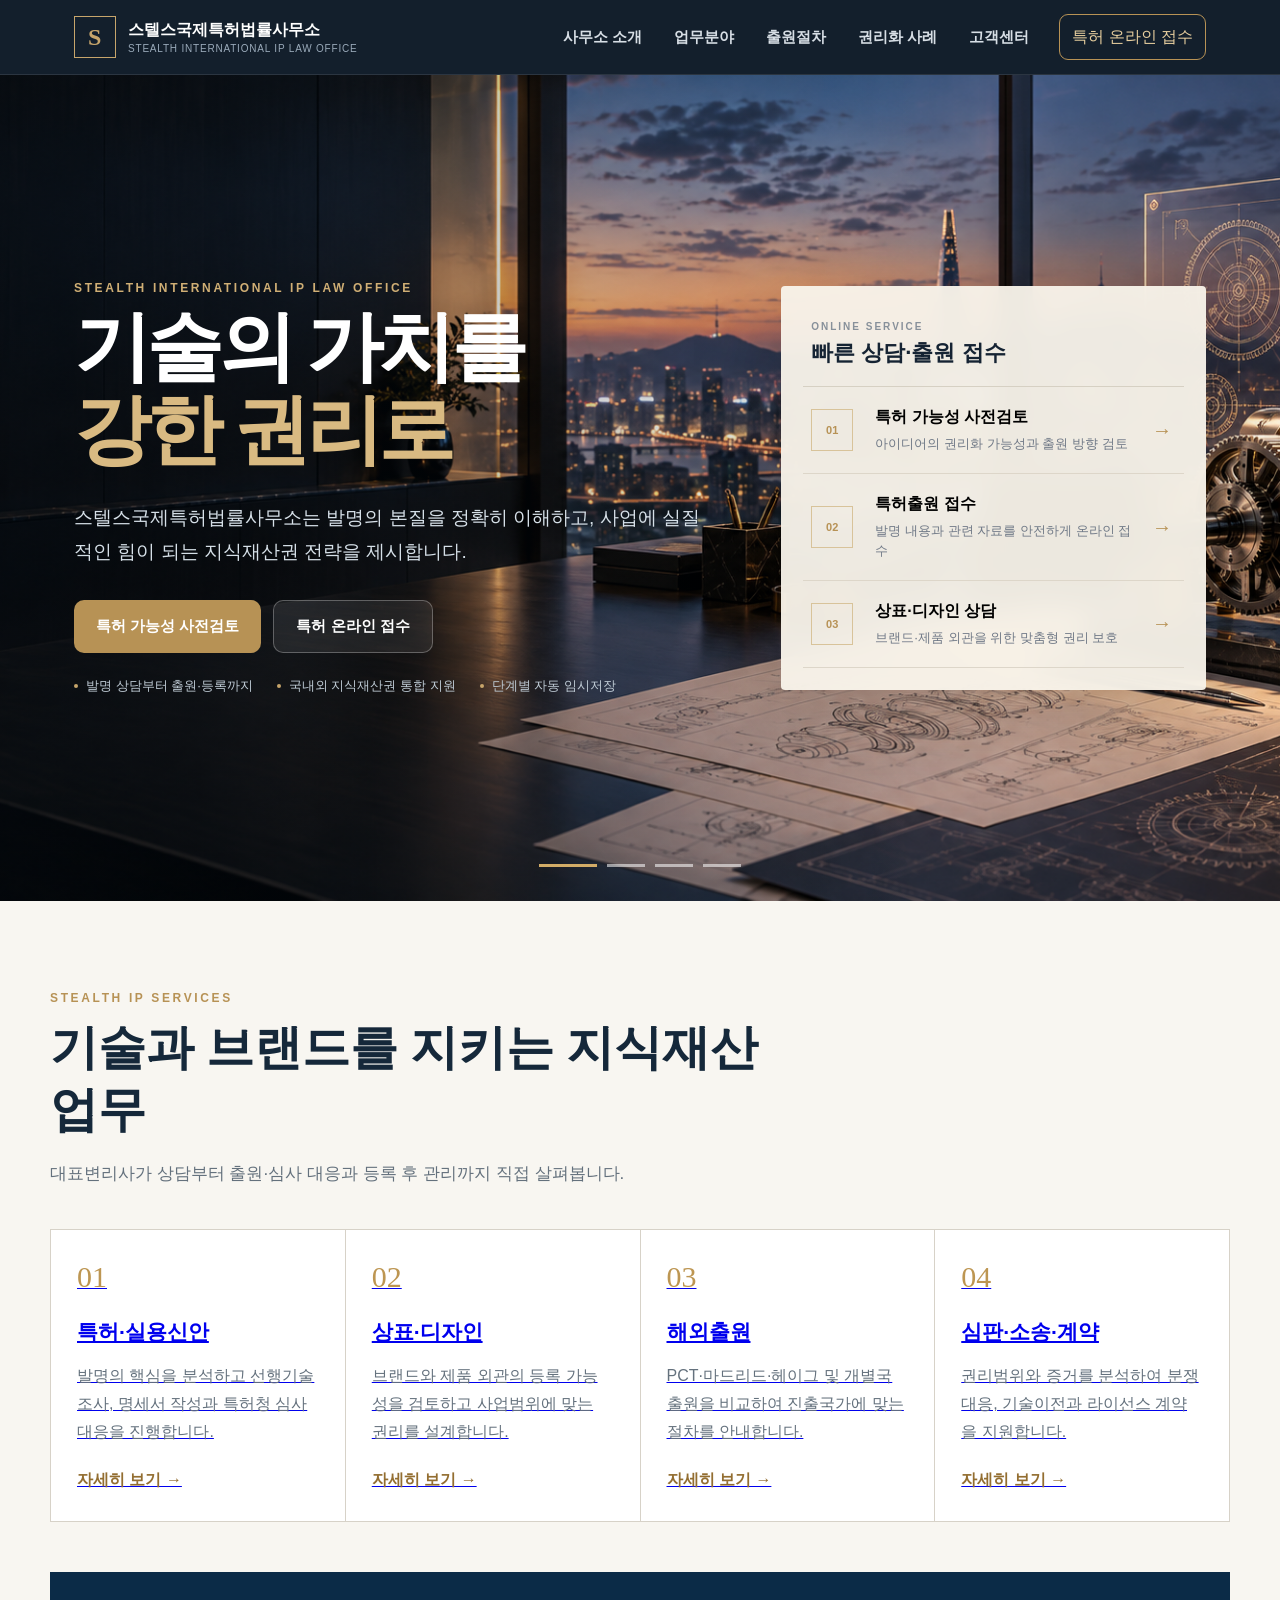
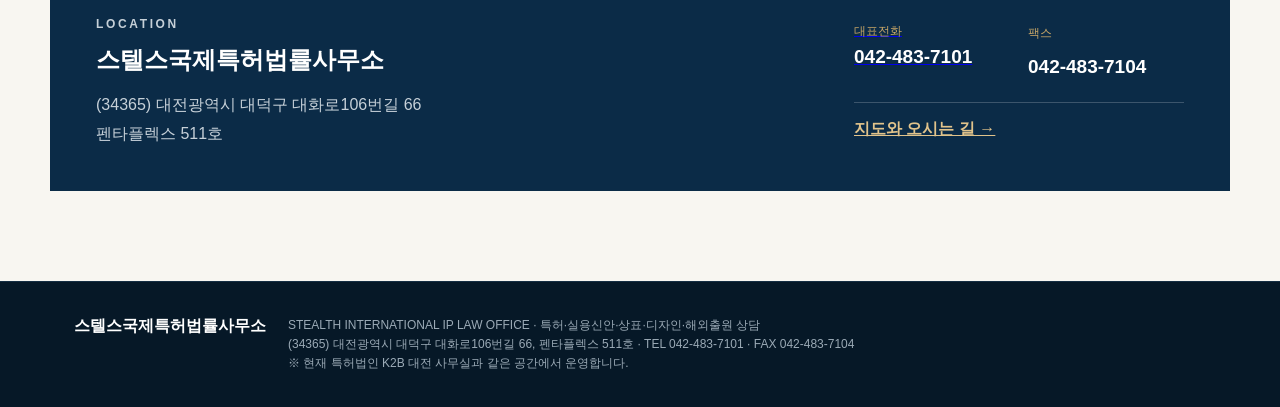
==== index.html @ 619f2c54 "접수화면 이전 입력값 완전 제거 및 새 배경 적용" ====
<!DOCTYPE html>
<html lang="ko">
<head>
  <meta charset="UTF-8" />
  <meta name="viewport" content="width=device-width, initial-scale=1.0" />
  <meta name="description" content="스텔스국제특허법률사무소 특허·실용신안·상표·디자인 상담 및 온라인 출원 접수" />
  <title>스텔스국제특허법률사무소</title>
  <link rel="stylesheet" href="style.css?v=21" />
  <link rel="stylesheet" href="homepage-enhancements.css?v=22" />
</head>
<body>
  <header class="site-header">
    <div class="header-inner">
      <a class="brand" href="#" data-go-home>
        <span class="brand-mark">S</span>
        <span>
          <strong>스텔스국제특허법률사무소</strong>
          <small>STEALTH INTERNATIONAL IP LAW OFFICE</small>
        </span>
      </a>

      <button class="mobile-menu-toggle" type="button" aria-label="전체 메뉴 열기" aria-expanded="false">☰</button>
      <nav class="main-nav" aria-label="주요 메뉴">
        <div class="menu-item"><button type="button" aria-expanded="false">사무소 소개</button><div class="curtain-menu"><button type="button" data-page="greeting">인사말</button><button type="button" data-page="vision">사무소 비전</button><button type="button" data-page="attorney">대표변리사 소개</button><button type="button" data-page="location">오시는 길</button></div></div>
        <div class="menu-item"><button type="button" aria-expanded="false">업무분야</button><div class="curtain-menu"><button type="button" data-page="patent">특허·실용신안 출원 및 등록</button><button type="button" data-page="trademark">상표 출원 및 등록</button><button type="button" data-page="design">디자인 출원 및 등록</button><button type="button" data-page="dispute">심판·소송·계약</button><button type="button" data-page="global">해외특허출원</button></div></div>
        <div class="menu-item"><button type="button" aria-expanded="false">출원절차</button><div class="curtain-menu"><button type="button" data-page="process">특허·실용신안 절차</button><button type="button" data-page="tm-process">상표 출원절차</button><button type="button" data-page="design-process">디자인 출원절차</button><button type="button" data-page="global-process">해외출원 절차</button><button type="button" data-page="priority">우선심사신청</button><button type="button" data-page="documents">필요·준비서류</button><button type="button" data-service="filing">특허 온라인 접수</button></div></div>
        <div class="menu-item"><button type="button" aria-expanded="false">권리화 사례</button><div class="curtain-menu"><button type="button" data-page="case-patent">특허·실용신안</button><button type="button" data-page="case-trademark">상표</button><button type="button" data-page="case-design">디자인</button><button type="button" data-page="case-trial">심판·분쟁</button></div></div>
        <div class="menu-item"><button type="button" aria-expanded="false">고객센터</button><div class="curtain-menu curtain-right"><button type="button" data-page="notice">공지사항</button><button type="button" data-page="resources">자료실</button><button type="button" data-start="consultation">온라인상담</button><button type="button" data-service="status">진행상황 조회</button></div></div>
        <button class="nav-cta" type="button" data-service="filing">특허 온라인 접수</button>
      </nav>
    </div>
  </header>

  <main>
    <section id="homeView" class="home-view">
      <section class="hero-slider" aria-label="스텔스국제특허법률사무소 주요 서비스">
        <article class="hero-slide slide-consulting active" aria-hidden="false"><div class="slide-inner two-column">
        <div class="hero-copy">
          <p class="eyebrow">STEALTH INTERNATIONAL IP LAW OFFICE</p>
          <h1>기술의 가치를<br><span>강한 권리로</span></h1>
          <p class="hero-text">
            스텔스국제특허법률사무소는 발명의 본질을 정확히 이해하고,
            사업에 실질적인 힘이 되는 지식재산권 전략을 제시합니다.
          </p>

          <div class="hero-actions">
            <button class="btn primary large" type="button" data-start="precheck">
              특허 가능성 사전검토
            </button>
            <button class="btn secondary large" type="button" data-start="filing">
              특허 온라인 접수
            </button>
          </div>

          <div class="trust-row">
            <span>발명 상담부터 출원·등록까지</span>
            <span>국내외 지식재산권 통합 지원</span>
            <span>단계별 자동 임시저장</span>
          </div>
        </div>

        <aside class="hero-panel">
          <div class="panel-head">
            <span class="mini-label">ONLINE SERVICE</span>
            <strong>빠른 상담·출원 접수</strong>
          </div>

          <button class="service-card" type="button" data-start="precheck">
            <span class="service-icon">01</span>
            <span>
              <strong>특허 가능성 사전검토</strong>
              <small>아이디어의 권리화 가능성과 출원 방향 검토</small>
            </span>
            <b>→</b>
          </button>

          <button class="service-card" type="button" data-start="filing">
            <span class="service-icon">02</span>
            <span>
              <strong>특허출원 접수</strong>
              <small>발명 내용과 관련 자료를 안전하게 온라인 접수</small>
            </span>
            <b>→</b>
          </button>

          <button class="service-card" type="button" data-page="trademark">
            <span class="service-icon">03</span>
            <span>
              <strong>상표·디자인 상담</strong>
              <small>브랜드·제품 외관을 위한 맞춤형 권리 보호</small>
            </span>
            <b>→</b>
          </button>
        </aside></div></article>
        <article class="hero-slide slide-global light-slide" aria-hidden="true"><div class="slide-inner"><div class="hero-copy"><p class="eyebrow">GLOBAL IP STRATEGY</p><h1>국내를 넘어<br><span>세계로 이어지는 권리</span></h1><p class="hero-text">PCT 국제특허출원과 해외 상표·디자인 출원을 통해 사업의 성장 지역에 맞춘 권리 확보를 지원합니다.</p><div class="hero-actions"><button class="btn primary large" type="button" data-page="global">해외출원 안내</button><button class="btn secondary large" type="button" data-page="patent">업무분야 보기</button></div></div></div></article>
        <article class="hero-slide slide-technology" aria-hidden="true"><div class="slide-inner"><div class="hero-copy"><p class="eyebrow">PATENT · UTILITY MODEL</p><h1>기술을 이해해야<br><span>권리가 강해집니다</span></h1><p class="hero-text">선행기술조사와 발명자 면담을 바탕으로 핵심 구성과 차별점을 찾아, 쉽게 우회하기 어려운 권리 범위를 설계합니다.</p><div class="hero-actions"><button class="btn primary large" type="button" data-start="filing">특허출원 접수</button><button class="btn secondary large" type="button" data-page="process">출원절차 안내</button></div></div></div></article>
        <article class="hero-slide slide-brand light-slide" aria-hidden="true"><div class="slide-inner"><div class="hero-copy"><p class="eyebrow">TRADEMARK · DESIGN</p><h1>브랜드와 디자인도<br><span>소중한 사업 자산입니다</span></h1><p class="hero-text">상호·서비스명·제품 외관의 보호 가능성을 검토하고, 분쟁 위험을 줄이는 출원 전략을 함께 준비합니다.</p><div class="hero-actions"><button class="btn primary large" type="button" data-page="trademark">상표·디자인 안내</button><button class="btn secondary large" type="button" data-page="case-trademark">권리화 사례 보기</button></div></div></div></article>
        <div class="slider-controls" aria-label="메인 화면 선택"><button type="button" class="slide-dot active" data-slide="0" aria-label="첫 번째 화면"></button><button type="button" class="slide-dot" data-slide="1" aria-label="두 번째 화면"></button><button type="button" class="slide-dot" data-slide="2" aria-label="세 번째 화면"></button><button type="button" class="slide-dot" data-slide="3" aria-label="네 번째 화면"></button></div>
      </section>

      <section class="home-summary" aria-label="사무소 주요 업무와 위치">
        <div class="home-summary-head"><p class="eyebrow">STEALTH IP SERVICES</p><h2>기술과 브랜드를 지키는 지식재산 업무</h2><p>대표변리사가 상담부터 출원·심사 대응과 등록 후 관리까지 직접 살펴봅니다.</p></div>
        <div class="home-summary-grid"><a href="detail.html?page=patent"><b>01</b><h3>특허·실용신안</h3><p>발명의 핵심을 분석하고 선행기술조사, 명세서 작성과 특허청 심사 대응을 진행합니다.</p><span>자세히 보기 →</span></a><a href="detail.html?page=trademark"><b>02</b><h3>상표·디자인</h3><p>브랜드와 제품 외관의 등록 가능성을 검토하고 사업범위에 맞는 권리를 설계합니다.</p><span>자세히 보기 →</span></a><a href="detail.html?page=global"><b>03</b><h3>해외출원</h3><p>PCT·마드리드·헤이그 및 개별국 출원을 비교하여 진출국가에 맞는 절차를 안내합니다.</p><span>자세히 보기 →</span></a><a href="detail.html?page=dispute"><b>04</b><h3>심판·소송·계약</h3><p>권리범위와 증거를 분석하여 분쟁 대응, 기술이전과 라이선스 계약을 지원합니다.</p><span>자세히 보기 →</span></a></div>
        <div class="home-location"><div><p class="eyebrow">LOCATION</p><h2>스텔스국제특허법률사무소</h2><p>(34365) 대전광역시 대덕구 대화로106번길 66<br>펜타플렉스 511호</p></div><div class="home-contact"><a href="tel:0424837101"><small>대표전화</small><strong>042-483-7101</strong></a><p><small>팩스</small><strong>042-483-7104</strong></p><a href="detail.html?page=location">지도와 오시는 길 →</a></div></div>
      </section>

      <section id="about" class="about-section">
        <div class="about-lead">
          <p class="eyebrow">ABOUT STEALTH</p>
          <h2>보이지 않는 기술의 가치까지<br>찾아내는 IP 파트너</h2>
        </div>
        <div class="about-copy">
          <p>좋은 특허는 단순한 등록을 넘어 경쟁사가 쉽게 우회할 수 없는 권리여야 합니다. 스텔스국제특허법률사무소는 기술의 핵심과 사업 방향을 함께 살펴 고객에게 필요한 권리 범위를 설계합니다.</p>
          <p>아이디어 단계의 상담부터 선행기술조사, 명세서 작성, 심사 대응, 등록 이후의 권리 관리까지 일관된 관점으로 지원합니다.</p>
        </div>
      </section>

      <section id="greeting" class="greeting-section">
        <div><p class="eyebrow">GREETING</p><h2>기술을 아는 변리사가<br>처음부터 끝까지 함께합니다</h2></div>
        <div class="greeting-copy"><p>스텔스국제특허법률사무소를 찾아주셔서 감사합니다.</p><p>지식재산권은 기술의 내용을 정확하게 파악하는 것에서 시작합니다. 대표변리사가 발명자와 직접 상담하고, 선행기술 검토부터 명세서 작성, 특허청 심사 대응과 등록 이후 관리까지 책임 있게 수행하겠습니다.</p><p>고객의 설명 속에 숨어 있는 기술적 차별점을 찾아내고, 사업에서 실제로 활용할 수 있는 권리로 만드는 든든한 동반자가 되겠습니다.</p><p class="signature">스텔스국제특허법률사무소<br><strong>대표변리사 변창규</strong></p></div>
      </section>

      <section id="attorney" class="attorney-section">
        <div class="attorney-visual"><span>BCG</span><small>대표변리사 사진 영역</small></div>
        <div class="attorney-content"><p class="eyebrow">REPRESENTATIVE PATENT ATTORNEY</p><h2>변창규 <small>대표변리사</small></h2><p class="attorney-lead">소프트웨어·정보통신 분야의 산업 현장 경험과 특허청 심사관 경험을 바탕으로 기술의 본질을 이해하는 권리화 전략을 제안합니다.</p>
          <div class="career-columns"><div><h3>학력·산업경력</h3><ul><li>대전고등학교 제60회 졸업</li><li>고려대학교</li><li>한양대학교 정보기술 석사과정</li><li>카르나타카 지방공과대학 공학박사(소프트웨어공학)</li><li>삼성컴퓨터 프로그래머</li><li>LG전자 안양연구단지 선임연구원</li><li>LG 인도 소프트웨어센터 기술실장(Principal Engineer)</li></ul></div><div><h3>전문자격·공직경력</h3><ul><li>정보처리기술사(전자계산기조직응용)</li><li>특허청 심사4국 영상기기담당관실 심사관</li><li>특허청 정보자료국 정보관리담당관실 심사관</li><li>특허청 심사4국 통신심사담당관실 심사관</li><li>前 특허법인 K2B 대표변리사</li><li>現 스텔스국제특허법률사무소 대표변리사</li><li>기술신용보증기금 진단위원</li><li>특허청장상 수상</li></ul></div></div>
        </div>
      </section>

      <section id="practice" class="practice-section">
        <div class="section-heading-light">
          <p class="eyebrow">PRACTICE AREAS</p>
          <h2>업무분야</h2>
          <p>기술과 브랜드의 특성에 맞춘 권리화 전략을 제공합니다.</p>
        </div>
        <div class="practice-grid">
          <article id="patent-practice"><b>01</b><h3>특허·실용신안</h3><p>상담을 통해 발명의 기술 내용과 희망 권리범위를 확인하고, 선행기술조사를 거쳐 출원 전략을 수립합니다. 담당 변리사가 명세서 작성과 의견서·보정서 대응까지 직접 수행합니다.</p><button type="button" data-start="filing">온라인 접수 →</button></article>
          <article id="trademark-practice"><b>02</b><h3>상표</h3><p>지정상품과 서비스의 범위를 분석하고 선행상표를 검토하여 등록 가능성을 높입니다. 출원부터 중간사건 대응, 갱신과 권리 관리까지 지원합니다.</p><button type="button" data-start="brand">상담 신청 →</button></article>
          <article id="design-practice"><b>03</b><h3>디자인</h3><p>제품 전체 또는 특징적인 일부의 외관을 검토하고, 도면 준비와 유사디자인 조사를 통해 효과적인 디자인권 확보 방안을 제시합니다.</p><button type="button" data-start="brand">상담 신청 →</button></article>
          <article id="dispute-practice"><b>04</b><h3>심판·소송·계약</h3><p>거절결정불복, 무효·권리범위확인 심판과 침해 분쟁에 대응합니다. 기술이전, 공동개발과 라이선스 계약도 권리 관점에서 검토합니다.</p><button type="button" data-start="precheck">사전 상담 →</button></article>
          <article id="global-practice"><b>05</b><h3>해외출원</h3><p>PCT 국제특허출원과 개별국 출원, 마드리드 국제상표 및 헤이그 국제디자인 출원 등 해외 권리 확보 절차를 안내합니다.</p><button type="button" data-start="precheck">해외출원 상담 →</button></article>
        </div>
      </section>

      <section id="patent-process" class="process-section">
        <div class="section-title">
          <p class="eyebrow">PROCESS</p>
          <h2>명확하고 투명한 출원 절차</h2>
        </div>

        <div class="process-grid">
          <article>
            <span>01</span>
            <h3>온라인 접수</h3>
            <p>온라인으로 발명의 핵심 내용과 관련 자료를 접수합니다.</p>
          </article>
          <article>
            <span>02</span>
            <h3>변리사 검토</h3>
            <p>담당자가 기술 내용과 원하는 권리 범위를 함께 확인합니다.</p>
          </article>
          <article>
            <span>03</span>
            <h3>선행기술 조사</h3>
            <p>등록 가능성과 차별점을 검토해 최적의 출원 방향을 제안합니다.</p>
          </article>
          <article>
            <span>04</span>
            <h3>출원 진행</h3>
            <p>명세서 작성과 협의를 거쳐 특허청 출원 및 심사 대응을 진행합니다.</p>
          </article>
        </div>
        <div class="process-guide-grid"><article id="priority-process"><span>PRIORITY</span><h3>우선심사신청</h3><p>실시 중이거나 실시 준비 중인 발명, 벤처기업·기술혁신형 기업의 출원 등 법령상 요건을 확인하여 우선심사 가능 여부와 필요한 증빙자료를 안내합니다.</p></article><article id="document-process"><span>DOCUMENTS</span><h3>필요·준비서류</h3><p>발명의 목적과 구성, 기존 기술의 문제점, 작동 과정, 효과를 정리한 설명과 도면·사진·시험자료를 준비하면 더욱 정확한 검토가 가능합니다.</p></article><article><span>EXAMINATION</span><h3>심사 대응·등록관리</h3><p>거절이유통지에 대한 의견서와 보정서를 협의하여 제출하고, 등록결정 이후 등록료 납부와 연차료 관리 일정을 안내합니다.</p></article></div>
      </section>

      <section id="cases" class="case-section">
        <div class="case-heading"><p class="eyebrow">IP CASES</p><h2>권리화 사례</h2><p>기술과 브랜드의 특징을 분석하여 실제 사업에 도움이 되는 권리범위를 확보한 주요 업무사례를 소개합니다.</p></div>
        <div class="case-grid"><article><span>PATENT</span><h3>특허·실용신안</h3><p>기술 분야별 권리화 사례를 소개하는 영역입니다.</p></article><article><span>TRADEMARK</span><h3>상표</h3><p>브랜드 보호와 상표 권리화 사례를 소개하는 영역입니다.</p></article><article><span>DESIGN</span><h3>디자인</h3><p>제품 외관과 디자인 권리화 사례를 소개하는 영역입니다.</p></article><article><span>TRIAL</span><h3>심판·분쟁</h3><p>분쟁 대응과 심판 업무사례를 소개하는 영역입니다.</p></article></div>
        <p class="case-note">※ 실제 사건명·등록번호·결과는 공개 가능 여부를 확인한 뒤 게시해 주세요.</p>
      </section>

      <section class="notice-section">
        <div>
          <p class="eyebrow">CONFIDENTIALITY</p>
          <h2>당신의 아이디어에서<br>권리의 가능성을 찾겠습니다</h2>
        </div>
        <p>
          아직 정리되지 않은 아이디어라도 괜찮습니다. 온라인 문진에 따라 핵심 내용을 작성하면
          출원 검토에 필요한 사항을 체계적으로 확인할 수 있습니다.
          <button class="btn primary" type="button" data-start="precheck">지금 상담 시작</button>
        </p>
      </section>

      <section id="contact" class="customer-section"><div><p class="eyebrow">CUSTOMER CENTER</p><h2>고객센터</h2><p>궁금한 사항과 출원 준비자료를 온라인으로 남겨주세요.</p></div><div class="customer-actions"><button type="button" data-start="consultation"><b>온라인상담</b><span>특허·상표·디자인·해외출원·분쟁 등에 관한 상담을 신청합니다.</span></button><button type="button" data-service="filing"><b>온라인접수</b><span>발명 내용과 첨부자료를 단계별로 접수합니다.</span></button><button type="button" data-service="status"><b>진행상황 조회</b><span>접수번호 조회 기능을 연결할 예정입니다.</span></button></div></section>
    </section>

    <section id="wizardView" class="wizard-view hidden">
      <div class="wizard-shell">
        <aside class="wizard-sidebar">
          <button class="back-home" type="button" data-go-home>← 처음으로</button>
          <p class="eyebrow">ONLINE INTAKE</p>
          <h2 id="wizardTitle">특허 가능성 사전검토</h2>
          <p id="wizardSubtitle">핵심 정보만 순서대로 입력해주세요.</p>

          <div class="sidebar-note">
            <strong>작성 팁</strong>
            <p>완벽한 특허 문장으로 쓰지 않아도 됩니다. 평소 설명하듯 적어주시면 됩니다.</p>
          </div>
        </aside>

        <div class="wizard-main">
          <div class="wizard-top">
            <div>
              <span id="stepLabel">STEP 01 / 11</span>
              <strong id="stepTitleTop">신청자 정보</strong>
            </div>
            <span id="saveState">임시저장됨</span>
          </div>

          <div class="progress-track">
            <div id="progressBar"></div>
          </div>

          <form id="intakeForm" autocomplete="off" novalidate>
            <section class="step active" data-step="0">
              <p class="sheet-label">STEP 01</p>
              <h3>신청자 정보</h3>
              <p class="step-desc">검토 결과를 안내받을 기본 정보를 입력해주세요.</p>

              <div class="field-grid two">
                <label class="field">
                  <span>성함 / 담당자명 *</span>
                  <input name="name" type="text" placeholder="예: 김발명" required />
                </label>
                <label class="field">
                  <span>회사명 · 소속</span>
                  <input name="company" type="text" placeholder="예: 주식회사 미래기술" />
                </label>
              </div>

              <label id="consultationCategoryField" class="field hidden">
                <span>상담 분야 *</span>
                <select id="consultationCategory" name="consultationCategory">
                  <option value="">상담 분야를 선택해 주세요</option>
                  <option value="특허·실용신안">특허·실용신안</option>
                  <option value="상표">상표</option>
                  <option value="디자인">디자인</option>
                  <option value="해외출원">해외출원</option>
                  <option value="심판·분쟁·계약">심판·분쟁·계약</option>
                  <option value="기타">기타 문의</option>
                </select>
              </label>

              <div class="field-grid two contact-row">
                <label class="field phone-field">
                  <span>연락처 *</span>
                  <div class="phone-input-group">
                    <input id="phoneFirst" class="phone-first" type="text" inputmode="numeric" maxlength="4" value="010" placeholder="010" aria-label="연락처 첫 번째 번호" required />
                    <span class="phone-dash">-</span>
                    <input id="phoneMiddle" type="text" inputmode="numeric" maxlength="4" placeholder="1234" aria-label="연락처 가운데 번호" required />
                    <span class="phone-dash">-</span>
                    <input id="phoneLast" type="text" inputmode="numeric" maxlength="4" placeholder="5678" aria-label="연락처 마지막 번호" required />
                  </div>
                  <small class="field-help">휴대전화뿐 아니라 02, 031, 042 등 사무실 전화번호도 입력할 수 있습니다.</small>
                  <input id="phoneValue" name="phone" type="hidden" />
                </label>
                <label class="field email-field">
                  <span>이메일 *</span>
                  <div class="email-input-group">
                    <input id="emailLocal" type="text" autocomplete="email" placeholder="아이디" aria-label="이메일 아이디" required />
                    <span class="email-at">@</span>
                    <select id="emailDomain" aria-label="이메일 도메인">
                      <option value="naver.com">naver.com</option>
                      <option value="gmail.com">gmail.com</option>
                      <option value="daum.net">daum.net</option>
                      <option value="hanmail.net">hanmail.net</option>
                      <option value="kakao.com">kakao.com</option>
                      <option value="nate.com">nate.com</option>
                      <option value="direct">직접입력</option>
                    </select>
                    <input id="emailDomainDirect" class="hidden" type="text" placeholder="직접입력" aria-label="이메일 도메인 직접입력" />
                  </div>
                  <input id="emailValue" name="email" type="hidden" />
                </label>
              </div>
            </section>

            <section class="step" data-step="1">
              <p class="sheet-label">STEP 02</p>
              <h3>발명의 명칭</h3>
              <p class="step-desc">한 문장으로 부를 수 있는 이름이면 충분합니다.</p>
              <label class="field">
                <span>발명의 명칭 *</span>
                <input name="inventionTitle" type="text" placeholder="예: 매장 혼잡도를 자동 예측하는 고객 대기 안내 시스템" required />
              </label>
            </section>

            <section class="step" data-step="2">
              <p class="sheet-label">STEP 03</p>
              <h3>기술 분야</h3>
              <p class="step-desc">어떤 제품·서비스·기술에 관한 발명인지 알려주세요.</p>
              <label class="field">
                <span>기술 분야 *</span>
                <textarea name="technicalField" rows="6" placeholder="예: 음식점 주문·대기 관리, 매장 운영 자동화, AI 예측 시스템..." required></textarea>
              </label>
            </section>

            <section class="step" data-step="3">
              <p class="sheet-label">STEP 04</p>
              <h3>기존 방식과 불편함</h3>
              <p class="step-desc">기존에는 어떻게 처리했고, 무엇이 문제였나요?</p>
              <label class="field">
                <span>기존 방식의 문제점 *</span>
                <textarea name="existingProblem" rows="7" placeholder="예: 매장별로 수기로 대기 인원을 관리해 정확도가 낮고..." required></textarea>
              </label>
            </section>

            <section class="step" data-step="4">
              <p class="sheet-label">STEP 05</p>
              <h3>해결하고 싶은 과제</h3>
              <p class="step-desc">이 발명으로 정확히 무엇을 해결하려고 하나요?</p>
              <label class="field">
                <span>해결 과제 *</span>
                <textarea name="objective" rows="7" placeholder="예: 별도 수기 입력 없이 실시간으로 혼잡도를 계산하고..." required></textarea>
              </label>
            </section>

            <section class="step" data-step="5">
              <p class="sheet-label">STEP 06</p>
              <h3>핵심 구성 · 구현 방법</h3>
              <p class="step-desc">실제로 어떤 구성요소가 있고 어떻게 동작하는지 설명해주세요.</p>
              <label class="field">
                <span>구성 및 구현 방법 *</span>
                <textarea name="implementation" rows="8" placeholder="예: (1) 주문정보 수집부, (2) 시간대별 예측부, (3) 고객 안내부가 연결되어..." required></textarea>
              </label>
            </section>

            <section class="step" data-step="6">
              <p class="sheet-label">STEP 07 · 선택</p>
              <h3>도면 · 그림 설명</h3>
              <p class="step-desc">
                발명의 구조를 이해하는 데 도움이 되는 도면, 손그림, 화면 캡처, 제품·시제품 사진 또는 PDF 자료를 첨부할 수 있습니다.
              </p>
              <label class="field">
                <span>도면 설명</span>
                <textarea name="drawingDescription" rows="5" placeholder="예: 왼쪽은 주문 수집 화면, 오른쪽은 혼잡도 안내 화면..."></textarea>
              </label>
              <div class="upload-placeholder">
                <span>＋</span>
                <strong>도면 · 이미지 · PDF 첨부</strong>
                <small class="upload-main-help">첨부 가능: JPG · JPEG · PNG 이미지, PDF 문서 / 최대 3개 / 파일당 5MB 이하 권장</small>
                <div class="upload-help-box">
                  <p><b>첨부하면 좋은 자료</b> — 특허 도면, 손으로 그린 스케치, 제품·시제품 사진, 앱·웹 화면 캡처, 작동 설명 PDF 등</p>
                  <p><b>첨부하지 않는 파일</b> — 한글(HWP), Word, Excel, PowerPoint, CAD·3D 원본, ZIP 등 압축파일 및 파일당 5MB를 초과하는 자료</p>
                  <p class="upload-email-notice">용량을 초과하거나 위 형식 외의 자료는 <b><span id="supportEmailText">회사 상담 이메일 주소</span>로 별도 전송</b>해 주세요. 이메일 제목에는 신청자명과 발명의 명칭을 함께 적어주세요.</p>
                </div>
                <input id="fileInput" name="attachments" type="file" multiple accept=".png,.jpg,.jpeg,.pdf" />
                <button id="fileButton" class="btn soft" type="button">파일 선택</button>
                <div id="fileList"></div>
              </div>
            </section>

            <section class="step" data-step="7">
              <p class="sheet-label">STEP 08 · 선택</p>
              <h3>실험 결과 · 수치</h3>
              <p class="step-desc">테스트했거나 계산해 본 성능·효율 수치가 있다면 적어주세요.</p>
              <label class="field">
                <span>실험·성능 데이터</span>
                <textarea name="results" rows="7" placeholder="예: 평균 대기시간 예측오차가 기존 방식 대비 약 30% 감소..."></textarea>
              </label>
            </section>

            <section class="step" data-step="8">
              <p class="sheet-label">STEP 09</p>
              <h3>발명의 효과</h3>
              <p class="step-desc">이 발명 덕분에 무엇이 더 좋아지나요?</p>
              <label class="field">
                <span>기대 효과 *</span>
                <textarea name="effects" rows="7" placeholder="예: 고객 대기시간 감소, 매장 회전율 개선, 관리자 업무 감소..." required></textarea>
              </label>
            </section>

            <section class="step" data-step="9">
              <p class="sheet-label important">STEP 10 · 가장 중요</p>
              <h3>기존 기술과 가장 다른 점</h3>
              <p class="step-desc">특허 검토에서 매우 중요한 부분입니다. 차별점을 가능한 구체적으로 적어주세요.</p>
              <label class="field">
                <span>핵심 차별점 *</span>
                <textarea name="differentiation" rows="8" placeholder="예: 단순 대기번호 발급이 아니라, 주문량·시간대·조리시간을 함께 분석해..." required></textarea>
              </label>
            </section>

            <section class="step" data-step="10">
              <p class="sheet-label">STEP 11</p>
              <h3>공개 여부 · 제출 동의</h3>
              <p class="step-desc">발표·전시·판매·SNS 등으로 이미 공개한 적이 있는지 알려주세요.</p>

              <fieldset class="choice-field">
                <legend>공개한 적이 있습니까? *</legend>
                <label><input type="radio" name="disclosed" value="없음" required /> <span>없음</span></label>
                <label><input type="radio" name="disclosed" value="있음" required /> <span>있음</span></label>
              </fieldset>

              <label class="field">
                <span>공개 내용 또는 참고사항</span>
                <textarea name="disclosureNote" rows="4" placeholder="예: 2026년 8월 전시회에서 시제품을 공개함"></textarea>
              </label>

              <div class="consent-box">
                <label>
                  <input type="checkbox" name="privacyConsent" required />
                  <span>개인정보 수집·이용 및 상담업무 처리를 위한 자료 이용에 동의합니다. *</span>
                </label>
                <label>
                  <input type="checkbox" name="truthConsent" required />
                  <span>입력한 내용이 상담을 위한 기초자료로 활용됨을 확인합니다. *</span>
                </label>
              </div>
            </section>

            <section class="step review-step" data-step="11">
              <p class="sheet-label">REVIEW</p>
              <h3>접수내용 확인</h3>
              <p class="step-desc">제출 전에 작성한 내용을 확인해주세요.</p>
              <div id="reviewContent" class="review-content"></div>
            </section>

            <div class="wizard-actions">
              <button id="prevBtn" class="btn text" type="button">← 이전</button>
              <div class="action-right">
                <button id="saveBtn" class="btn soft" type="button">임시저장</button>
                <button id="nextBtn" class="btn primary" type="button">다음 →</button>
                <button id="submitBtn" class="btn primary hidden" type="submit">접수하기</button>
              </div>
            </div>
          </form>
        </div>
      </div>
    </section>

    <section id="successView" class="success-view hidden">
      <div class="success-card">
        <span class="success-icon">✓</span>
        <p class="eyebrow">SUBMISSION COMPLETE</p>
        <h2>접수가 완료되었습니다.</h2>
        <p>아래 접수번호를 보관해주세요. 실제 운영 버전에서는 이 번호로 진행상황을 조회하도록 연결할 수 있습니다.</p>
        <div class="receipt-no" id="receiptNo">IP-00000000</div>
        <button class="btn primary" type="button" data-go-home>처음 화면으로</button>
      </div>
    </section>
  </main>

  <footer class="site-footer">
    <div>
      <strong>스텔스국제특허법률사무소</strong>
      <span>STEALTH INTERNATIONAL IP LAW OFFICE · 특허·실용신안·상표·디자인·해외출원 상담<br>(34365) 대전광역시 대덕구 대화로106번길 66, 펜타플렉스 511호 · TEL 042-483-7101 · FAX 042-483-7104<br>※ 현재 특허법인 K2B 대전 사무실과 같은 공간에서 운영합니다.</span>
    </div>
  </footer>

  <script src="script.js?v=20"></script>
</body>
</html>
---- style.css ----
:root {
  --navy: #0d2f4f;
  --navy-deep: #08243d;
  --ivory: #f7f2e7;
  --paper: #fffdf8;
  --gold: #b79255;
  --gold-soft: #d8c39a;
  --ink: #152333;
  --muted: #6b7785;
  --line: #d9d4c9;
  --white: #ffffff;
  --danger: #a94534;
  --shadow: 0 24px 70px rgba(4, 22, 39, .16);
}

/* ===== V14 OFFICE CONTENT ===== */
.greeting-section{padding:105px max(24px,calc((100vw - 1180px)/2));display:grid;grid-template-columns:.85fr 1.15fr;gap:90px;background:#f3efe6}.greeting-section h2{margin:0;font:600 42px/1.45 "Noto Serif KR",Georgia,serif;letter-spacing:-.045em}.greeting-copy{padding-left:48px;border-left:1px solid #d4c8b2}.greeting-copy p{margin:0 0 18px;color:#53606d;font-size:16px;line-height:1.9}.greeting-copy .signature{margin-top:34px;color:#233444;text-align:right}.greeting-copy .signature strong{font-size:19px;color:#0d2f4f}
.attorney-section{max-width:1180px;margin:auto;padding:110px 24px;display:grid;grid-template-columns:320px 1fr;gap:70px}.attorney-visual{min-height:520px;display:flex;flex-direction:column;align-items:center;justify-content:center;background:linear-gradient(145deg,#08243d,#124b73);color:#d5b77e}.attorney-visual span{font:500 70px/1 Georgia,serif;letter-spacing:.08em}.attorney-visual small{margin-top:24px;color:#aebdcc}.attorney-content h2{margin:0;font:600 44px/1.2 "Noto Serif KR",Georgia,serif}.attorney-content h2 small{font:500 17px/1.2 "Pretendard",sans-serif;color:#8a6b38}.attorney-lead{max-width:760px;margin:20px 0 34px;color:#61707d;line-height:1.8}.career-columns{display:grid;grid-template-columns:1fr 1fr;gap:36px}.career-columns h3{padding-bottom:12px;border-bottom:2px solid #b79255;font-size:17px}.career-columns ul{margin:0;padding:0;list-style:none}.career-columns li{position:relative;padding:7px 0 7px 15px;color:#52606c;line-height:1.55}.career-columns li:before{content:"";position:absolute;left:0;top:1.05em;width:4px;height:4px;background:#b79255}
.practice-grid{grid-template-columns:repeat(5,1fr)}.practice-grid article{min-height:390px}.practice-grid p{font-size:14px}.process-guide-grid{margin-top:42px;display:grid;grid-template-columns:repeat(3,1fr);gap:18px}.process-guide-grid article{padding:28px;border:1px solid #d9d4c9;background:#fff}.process-guide-grid span{font-size:11px;font-weight:900;letter-spacing:.15em;color:#b79255}.process-guide-grid h3{margin:28px 0 12px}.process-guide-grid p{margin:0;color:#687480;line-height:1.75;font-size:14px}section[id],article[id]{scroll-margin-top:100px}
@media(max-width:1000px){.practice-grid{grid-template-columns:1fr 1fr}.greeting-section{gap:45px}.attorney-section{grid-template-columns:250px 1fr;gap:40px}.career-columns{grid-template-columns:1fr}.process-guide-grid{grid-template-columns:1fr}}
@media(max-width:700px){.greeting-section{grid-template-columns:1fr;padding:70px 20px;gap:30px}.greeting-section h2{font-size:32px}.greeting-copy{padding:26px 0 0;border-left:0;border-top:1px solid #d4c8b2}.attorney-section{grid-template-columns:1fr;padding:70px 20px}.attorney-visual{min-height:260px}.attorney-content h2{font-size:36px}.career-columns{gap:22px}.practice-grid{grid-template-columns:1fr}}

* { box-sizing: border-box; }
html { scroll-behavior: smooth; }
body {
  margin: 0;
  font-family: "Pretendard", "Noto Sans KR", "Apple SD Gothic Neo", Arial, sans-serif;
  color: var(--ink);
  background: var(--paper);
}
button, input, textarea { font: inherit; }
button { cursor: pointer; }
.hidden { display: none !important; }

.site-header {
  position: sticky;
  top: 0;
  z-index: 50;
  background: rgba(255,255,255,.94);
  backdrop-filter: blur(12px);
  border-bottom: 1px solid #ece9e1;
}
.header-inner {
  max-width: 1180px;
  margin: 0 auto;
  padding: 14px 24px;
  display: flex;
  align-items: center;
  justify-content: space-between;
  gap: 24px;
}
.brand {
  display: flex;
  align-items: center;
  gap: 12px;
  text-decoration: none;
  color: var(--ink);
}
.brand-mark {
  width: 42px;
  height: 42px;
  display: grid;
  place-items: center;
  border-radius: 12px;
  color: #fff;
  background: var(--navy);
  font-weight: 900;
  letter-spacing: .02em;
}
.brand strong { display: block; font-size: 16px; }
.brand small { display: block; color: var(--muted); margin-top: 2px; font-size: 10px; letter-spacing: .08em; }
.main-nav { display: flex; gap: 8px; }
.main-nav button {
  border: 0;
  background: transparent;
  color: #465260;
  padding: 10px 12px;
  border-radius: 9px;
}
.main-nav button:hover { background: #f2f3f4; color: var(--navy); }

.hero {
  min-height: 680px;
  background:
    linear-gradient(90deg, rgba(8,36,61,.98) 0 56%, rgba(13,47,79,.91)),
    radial-gradient(circle at 80% 20%, rgba(183,146,85,.28), transparent 30%);
  color: #fff;
  display: grid;
  grid-template-columns: 1.1fr .9fr;
  gap: 70px;
  align-items: center;
  padding: 80px max(24px, calc((100vw - 1180px)/2));
}
.eyebrow {
  margin: 0 0 12px;
  font-size: 12px;
  font-weight: 800;
  letter-spacing: .22em;
  color: var(--gold);
}
.hero h1 {
  margin: 0;
  font-size: clamp(44px, 5.6vw, 76px);
  line-height: 1.08;
  letter-spacing: -.045em;
}
.hero h1 span { color: #f2dfb7; }
.hero-text {
  max-width: 690px;
  margin: 28px 0 30px;
  color: #d6e0e8;
  font-size: 18px;
  line-height: 1.8;
}
.hero-actions { display: flex; flex-wrap: wrap; gap: 12px; }
.btn {
  border: 0;
  border-radius: 10px;
  padding: 13px 20px;
  font-weight: 800;
  transition: .18s ease;
}
.btn:hover { transform: translateY(-1px); }
.btn.large { padding: 16px 22px; font-size: 15px; }
.btn.primary { background: var(--gold); color: #fff; }
.btn.primary:hover { background: #9f7b42; }
.btn.secondary { background: rgba(255,255,255,.08); border: 1px solid rgba(255,255,255,.28); color: #fff; }
.btn.secondary:hover { background: rgba(255,255,255,.14); }
.btn.soft { background: #eef1f3; color: #263747; }
.btn.text { background: transparent; color: #5f6e7c; padding-left: 0; }
.trust-row {
  margin-top: 24px;
  display: flex;
  flex-wrap: wrap;
  gap: 14px 24px;
  color: #bfcbd5;
  font-size: 13px;
}

.hero-panel {
  background: var(--ivory);
  color: var(--ink);
  padding: 22px;
  box-shadow: 0 30px 90px rgba(0,0,0,.22);
  border-radius: 4px;
}
.panel-head { padding: 8px 8px 18px; border-bottom: 1px solid #d6d0c3; }
.panel-head strong { display: block; margin-top: 4px; font-size: 22px; }
.mini-label { font-size: 10px; letter-spacing: .2em; color: #87909a; font-weight: 800; }
.service-card {
  width: 100%;
  border: 0;
  border-bottom: 1px solid #ddd6c9;
  background: transparent;
  display: grid;
  grid-template-columns: 52px 1fr 24px;
  gap: 12px;
  align-items: center;
  text-align: left;
  padding: 20px 8px;
}
.service-card:hover { background: rgba(255,255,255,.45); }
.service-icon {
  width: 42px; height: 42px;
  border: 1px solid var(--gold-soft);
  color: var(--gold);
  display: grid; place-items: center;
  font-size: 11px; font-weight: 900;
}
.service-card strong { display: block; margin-bottom: 6px; }
.service-card small { color: #707987; line-height: 1.45; }
.service-card b { color: var(--gold); font-size: 20px; }

.process-section {
  max-width: 1180px;
  margin: 0 auto;
  padding: 90px 24px;
}
.section-title h2, .notice-section h2 { margin: 0; font-size: 34px; letter-spacing: -.03em; }
.process-grid {
  margin-top: 38px;
  display: grid;
  grid-template-columns: repeat(4, 1fr);
  border-top: 1px solid #dedbd4;
}
.process-grid article { padding: 26px 26px 22px 0; }
.process-grid span { color: var(--gold); font-size: 12px; font-weight: 900; letter-spacing: .14em; }
.process-grid h3 { margin: 15px 0 9px; font-size: 19px; }
.process-grid p { margin: 0; color: var(--muted); line-height: 1.65; font-size: 14px; }

.notice-section {
  background: #f1eee7;
  padding: 55px max(24px, calc((100vw - 1180px)/2));
  display: grid;
  grid-template-columns: .8fr 1.2fr;
  gap: 50px;
  align-items: center;
}
.notice-section > p { margin: 0; color: #5e6872; line-height: 1.8; }

.wizard-view { min-height: calc(100vh - 74px); background: var(--navy-deep); }
.wizard-shell {
  max-width: 1180px;
  margin: 0 auto;
  padding: 48px 24px 80px;
  display: grid;
  grid-template-columns: 300px 1fr;
  gap: 36px;
}
.wizard-sidebar { color: #fff; padding-top: 8px; }
.back-home { border: 0; background: none; color: #b9c6d0; padding: 0 0 32px; }
.wizard-sidebar h2 { font-size: 30px; margin: 4px 0 10px; }
.wizard-sidebar > p:not(.eyebrow) { color: #b7c4ce; line-height: 1.65; }
.sidebar-note {
  margin-top: 38px;
  padding: 18px;
  border: 1px solid rgba(255,255,255,.12);
  background: rgba(255,255,255,.04);
}
.sidebar-note strong { color: #f2dfb7; }
.sidebar-note p { color: #b7c4ce; font-size: 13px; line-height: 1.65; margin-bottom: 0; }

.wizard-main {
  background: var(--ivory);
  box-shadow: var(--shadow);
  min-height: 620px;
}
.wizard-top {
  padding: 20px 28px;
  display: flex;
  align-items: center;
  justify-content: space-between;
  border-bottom: 1px solid #ddd7cc;
}
.wizard-top span { font-size: 11px; letter-spacing: .08em; color: #75808a; }
.wizard-top strong { display: block; margin-top: 4px; }
#saveState { color: #8a7a5a; }
.progress-track { height: 3px; background: #ded9ce; }
#progressBar { height: 100%; width: 8.333%; background: var(--gold); transition: width .25s ease; }

#intakeForm { padding: 0; }
.step { display: none; padding: 42px 34px 26px; min-height: 470px; }
.step.active { display: block; }
.sheet-label { margin: 0 0 10px; color: #8c9298; font-size: 11px; letter-spacing: .18em; font-weight: 900; }
.sheet-label.important { color: var(--danger); }
.step h3 { margin: 0; font-size: 30px; letter-spacing: -.035em; }
.step-desc { color: #7a838d; margin: 10px 0 34px; line-height: 1.65; }

.field-grid { display: grid; gap: 22px; margin-bottom: 22px; }
.field-grid.two { grid-template-columns: 1fr 1fr; }
.field { display: block; margin-bottom: 22px; }
.field > span { display: block; font-size: 13px; font-weight: 750; margin-bottom: 8px; color: #4c5864; }
input[type="text"], input[type="tel"], input[type="email"], textarea {
  width: 100%;
  border: 0;
  border-bottom: 1px solid #cfc8bc;
  background: transparent;
  padding: 13px 2px;
  outline: 0;
  color: var(--ink);
}
textarea { resize: vertical; line-height: 1.7; }
input:focus, textarea:focus { border-bottom-color: var(--gold); }
::placeholder { color: #a0a7ae; }

.upload-placeholder {
  border: 1px dashed #b9b4a9;
  padding: 22px;
  text-align: center;
}
.upload-placeholder > span { font-size: 28px; color: var(--gold); }
.upload-placeholder strong, .upload-placeholder small { display: block; }
.upload-placeholder small { color: var(--muted); margin: 8px 0 14px; }
#fileInput { display: none; }
#fileList { margin-top: 12px; color: #596672; font-size: 12px; }

.choice-field { border: 0; padding: 0; margin: 0 0 28px; }
.choice-field legend { font-size: 13px; font-weight: 800; margin-bottom: 12px; }
.choice-field label { display: inline-block; margin-right: 10px; }
.choice-field label span {
  display: inline-block;
  border: 1px solid #cfc8bc;
  background: #fffaf0;
  padding: 10px 18px;
  border-radius: 8px;
}
.choice-field input { position: absolute; opacity: 0; }
.choice-field input:checked + span {
  border-color: var(--gold);
  background: #efe3cb;
  color: #5d4525;
}

.consent-box {
  border-top: 1px solid #d8d2c7;
  padding-top: 20px;
  display: grid;
  gap: 12px;
}
.consent-box label { display: flex; gap: 10px; font-size: 13px; color: #52606c; line-height: 1.55; }

.review-content { display: grid; gap: 12px; }
.review-item {
  display: grid;
  grid-template-columns: 170px 1fr;
  gap: 18px;
  border-bottom: 1px solid #ddd7cc;
  padding: 11px 0;
}
.review-item strong { font-size: 13px; color: #6f7881; }
.review-item span { white-space: pre-wrap; line-height: 1.55; }

.wizard-actions {
  padding: 18px 34px 26px;
  border-top: 1px solid #ddd7cc;
  display: flex;
  justify-content: space-between;
  gap: 16px;
}
.action-right { display: flex; gap: 10px; }

.success-view {
  min-height: 650px;
  display: grid;
  place-items: center;
  padding: 50px 24px;
  background: var(--navy-deep);
}
.success-card {
  max-width: 620px;
  width: 100%;
  background: var(--ivory);
  padding: 54px;
  text-align: center;
  box-shadow: var(--shadow);
}
.success-icon {
  width: 62px; height: 62px;
  margin: 0 auto 20px;
  border: 1px solid var(--gold);
  color: var(--gold);
  display: grid; place-items: center;
  border-radius: 50%;
  font-size: 28px;
}
.success-card h2 { font-size: 32px; margin: 8px 0 12px; }
.success-card > p { color: var(--muted); line-height: 1.7; }
.receipt-no {
  margin: 24px 0 28px;
  background: #ece6d8;
  color: var(--navy);
  font-weight: 900;
  letter-spacing: .08em;
  padding: 16px;
}

.site-footer {
  border-top: 1px solid #e4e1d9;
  background: #fff;
}
.site-footer > div {
  max-width: 1180px;
  margin: 0 auto;
  padding: 24px;
  display: flex;
  gap: 22px;
  align-items: flex-start;
}
.site-footer strong { white-space: nowrap; }
.site-footer span { color: #77808a; font-size: 12px; line-height: 1.6; }

@media (max-width: 900px) {
  .main-nav { display: none; }
  .hero { grid-template-columns: 1fr; gap: 42px; padding-top: 60px; }
  .hero-panel { max-width: 650px; }
  .process-grid { grid-template-columns: 1fr 1fr; }
  .notice-section { grid-template-columns: 1fr; }
  .wizard-shell { grid-template-columns: 1fr; }
  .wizard-sidebar { padding: 0 4px; }
  .sidebar-note { display: none; }
}
@media (max-width: 640px) {
  .header-inner { padding: 12px 16px; }
  .hero { padding: 46px 18px 56px; }
  .hero h1 { font-size: 43px; }
  .hero-text { font-size: 16px; }
  .hero-actions .btn { width: 100%; }
  .process-section { padding: 60px 18px; }
  .process-grid { grid-template-columns: 1fr; }
  .notice-section { padding: 44px 18px; }
  .wizard-shell { padding: 30px 12px 60px; }
  .wizard-main { width: 100%; }
  .wizard-top { padding: 18px 20px; }
  .step { padding: 30px 20px 20px; min-height: 430px; }
  .step h3 { font-size: 25px; }
  .field-grid.two { grid-template-columns: 1fr; gap: 0; }
  .wizard-actions { padding: 16px 20px 22px; flex-direction: column; }
  .action-right { width: 100%; }
  .action-right .btn { flex: 1; }
  .review-item { grid-template-columns: 1fr; gap: 5px; }
  .site-footer > div { flex-direction: column; }
}

/* V4 연락처/이메일 분리 입력 */
.phone-input-group,.email-input-group{display:flex;align-items:center;gap:9px;width:100%}
.phone-dash,.email-at{flex:0 0 auto;font-weight:800;color:#7c8790}
.phone-input-group input{min-width:0;text-align:center}
.phone-input-group .phone-first{flex:0 0 72px}
.field-help{display:block;margin-top:7px;color:#8a9298;font-size:10px;line-height:1.45}
.email-input-group input,.email-input-group select{min-width:0}
.email-input-group #emailLocal{flex:1.05}
.email-input-group #emailDomain{flex:1}
.email-input-group #emailDomainDirect{flex:1}
@media(max-width:640px){.email-input-group{flex-wrap:wrap}.email-input-group #emailLocal{flex:1 1 42%}.email-input-group #emailDomain,.email-input-group #emailDomainDirect{flex:1 1 42%}}


/* Contact & attachment usability V5.1 */
.email-input-group #emailLocal{flex:1 1 44%}
.email-input-group #emailDomain{flex:1 1 44%;min-width:150px}
.email-input-group #emailDomainDirect{flex:1 1 44%;min-width:150px}

.upload-main-help{
  max-width:560px;
  margin:8px auto 12px !important;
  line-height:1.55;
}
.upload-help-box{
  max-width:590px;
  margin:0 auto 16px;
  padding:12px 14px;
  text-align:left;
  border:1px solid #ded5c5;
  background:#fbf7ee;
  border-radius:8px;
}
.upload-help-box p{
  margin:0 0 7px;
  color:#65707c;
  font-size:11px;
  line-height:1.55;
}
.upload-help-box p:last-child{margin-bottom:0}
.upload-help-box b{color:#24374a}
.upload-email-notice{
  padding-top:8px;
  border-top:1px dashed #d7cdbd;
  color:#7a5b2b !important;
}

@media(max-width:640px){
  .email-input-group #emailLocal,
  .email-input-group #emailDomain,
  .email-input-group #emailDomainDirect{
    flex:1 1 100%;
    min-width:0;
  }
}

/* ===== STEALTH IP OFFICE HOMEPAGE ===== */
.site-header{background:rgba(5,18,31,.94);border-bottom:1px solid rgba(255,255,255,.1)}
.brand{color:#fff}.brand small{color:#9aaaba}.brand-mark{border:1px solid #c7a56b;background:transparent;color:#c7a56b;border-radius:0;font-family:Georgia,serif;font-size:24px}
.main-nav button{color:#d7dee5}.main-nav button:hover{background:rgba(255,255,255,.08);color:#fff}.main-nav .nav-cta{margin-left:10px;border:1px solid #b79255;color:#e8cf9f}
.hero-photo{position:relative;isolation:isolate;min-height:760px;background-image:linear-gradient(90deg,rgba(4,17,29,.97) 0%,rgba(4,17,29,.86) 38%,rgba(4,17,29,.26) 72%),url("assets/stealth-ip-hero.png");background-size:cover;background-position:center;grid-template-columns:minmax(0,1.08fr) minmax(360px,.72fr)}
.hero-photo:after{content:"";position:absolute;inset:0;z-index:-1;background:linear-gradient(0deg,rgba(4,17,29,.58),transparent 42%)}
.hero-copy{max-width:710px}.hero-copy .eyebrow{color:#d0af75}.hero h1{font-family:"Noto Serif KR",Georgia,serif;font-size:clamp(52px,6vw,82px);font-weight:600;letter-spacing:-.06em}.hero h1 span{color:#d9ba82}.hero-text{font-size:19px;max-width:640px}.trust-row span{position:relative;padding-left:12px}.trust-row span:before{content:"";position:absolute;left:0;top:.55em;width:4px;height:4px;border-radius:50%;background:#c7a56b}
.hero-panel{align-self:end;margin-bottom:18px;background:rgba(249,245,235,.95);backdrop-filter:blur(12px)}
.about-section{max-width:1180px;margin:0 auto;padding:110px 24px;display:grid;grid-template-columns:.9fr 1.1fr;gap:90px}.about-section h2{margin:0;font-family:"Noto Serif KR",Georgia,serif;font-size:42px;line-height:1.45;letter-spacing:-.045em}.about-copy{border-left:1px solid #d7cdb9;padding-left:50px}.about-copy p{margin:0 0 20px;color:#586573;font-size:17px;line-height:1.9}
.practice-section{padding:100px max(24px,calc((100vw - 1180px)/2));background:#071d31;color:#fff}.section-heading-light{display:grid;grid-template-columns:1fr 1fr;align-items:end;margin-bottom:45px}.section-heading-light .eyebrow{grid-column:1/-1}.section-heading-light h2{margin:0;font-family:"Noto Serif KR",Georgia,serif;font-size:46px}.section-heading-light>p:last-child{margin:0;color:#aebbc5;text-align:right}.practice-grid{display:grid;grid-template-columns:repeat(4,1fr);border-top:1px solid rgba(255,255,255,.18)}.practice-grid article{min-height:330px;padding:32px 28px 28px;border-right:1px solid rgba(255,255,255,.15);transition:.25s}.practice-grid article:first-child{border-left:1px solid rgba(255,255,255,.15)}.practice-grid article:hover{background:#0d2f4f;transform:translateY(-5px)}.practice-grid b{font-size:12px;letter-spacing:.18em;color:#c6a469}.practice-grid h3{margin:50px 0 16px;font-size:22px}.practice-grid p{color:#b6c2cb;line-height:1.75;font-size:15px}.practice-grid button{margin-top:20px;padding:0;border:0;background:none;color:#d7bb87;font:inherit;font-weight:700}
.process-section{padding-top:110px;padding-bottom:110px}.process-grid article{border-right:1px solid #dedbd4;padding:30px 28px}.process-grid article:first-child{border-left:1px solid #dedbd4}.notice-section{padding-top:75px;padding-bottom:75px}.notice-section>p{font-size:16px}.notice-section .btn{display:block;margin-top:24px}
.site-footer{background:#061827;border-color:#152e43;color:#fff}.site-footer span{color:#9baab6}.site-footer>div{padding-top:34px;padding-bottom:34px}
@media(max-width:1000px){.hero-photo{grid-template-columns:1fr;background-position:62% center}.hero-panel{max-width:560px}.practice-grid{grid-template-columns:1fr 1fr}.about-section{gap:50px}}
@media(max-width:700px){.brand strong{font-size:14px}.brand small{font-size:8px}.hero-photo{min-height:auto;background-position:67% center;padding-top:70px}.hero-photo:before{content:"";position:absolute;inset:0;z-index:-1;background:rgba(3,16,28,.44)}.hero h1{font-size:46px}.hero-panel{margin-top:22px}.about-section{grid-template-columns:1fr;padding:72px 20px;gap:28px}.about-section h2{font-size:32px}.about-copy{padding-left:0;border-left:0;border-top:1px solid #d7cdb9;padding-top:28px}.practice-section{padding:72px 20px}.section-heading-light{grid-template-columns:1fr;gap:15px}.section-heading-light>p:last-child{text-align:left}.practice-grid{grid-template-columns:1fr}.practice-grid article,.practice-grid article:first-child{min-height:auto;border-left:1px solid rgba(255,255,255,.15);border-bottom:1px solid rgba(255,255,255,.15)}.practice-grid h3{margin-top:25px}.process-grid article:first-child{border-left:0}.process-grid article{border-right:0;border-bottom:1px solid #dedbd4}}

/* ===== V12 CURTAIN MENU & 4-SCENE HERO ===== */
.site-header{overflow:visible}.header-inner{min-height:74px}.main-nav{align-self:stretch;align-items:stretch}.menu-item{position:relative;display:flex;align-items:center}.menu-item>button{height:100%;font-size:15px;font-weight:750}.curtain-menu{position:absolute;top:100%;left:50%;width:280px;padding:14px 0;background:#fff;box-shadow:0 22px 48px rgba(0,0,0,.24);transform:translate(-50%,-16px) scaleY(.88);transform-origin:top;opacity:0;visibility:hidden;transition:opacity .2s ease,transform .24s ease,visibility .24s;z-index:80}.curtain-right{left:auto;right:0;transform:translate(0,-16px) scaleY(.88)}.curtain-menu:before{content:"";position:absolute;left:0;right:0;top:0;height:3px;background:#b79255}.curtain-menu button{display:flex;justify-content:space-between;width:100%;padding:13px 22px;border:0;border-bottom:1px solid #ece9e2;background:#fff;color:#1f2e3c;text-align:left;border-radius:0;font-size:14px}.curtain-menu button:after{content:"›";color:#b79255;font-size:20px}.curtain-menu button:hover{background:#f6f1e7;color:#8c682e}.menu-item:hover .curtain-menu,.menu-item:focus-within .curtain-menu,.menu-item.open .curtain-menu{opacity:1;visibility:visible;transform:translate(-50%,0) scaleY(1)}.menu-item:hover .curtain-right,.menu-item:focus-within .curtain-right,.menu-item.open .curtain-right{transform:translate(0,0) scaleY(1)}.mobile-menu-toggle{display:none;border:0;background:none;color:#fff;font-size:26px}
.hero-slider{position:relative;height:760px;overflow:hidden;background:#051522;color:#fff}.hero-slide{position:absolute;inset:0;opacity:0;visibility:hidden;transform:scale(1.025);transition:opacity .9s ease,transform 4.2s ease,visibility .9s;z-index:0;background-size:cover;background-position:center}.hero-slide:before{content:"";position:absolute;inset:0;background:linear-gradient(90deg,rgba(3,15,26,.97) 0%,rgba(3,15,26,.83) 38%,rgba(3,15,26,.2) 75%),linear-gradient(0deg,rgba(3,15,26,.6),transparent 48%)}.hero-slide.active{opacity:1;visibility:visible;transform:scale(1);z-index:1}.slide-consulting{background-image:url("assets/stealth-ip-patent-hero-v3.png")}.slide-global{background-image:url("assets/stealth-ip-global-v2.png")}.slide-technology{background-image:url("assets/stealth-ip-technology.png")}.slide-brand{background-image:url("assets/stealth-ip-brand-v2.png")}.slide-inner{position:relative;z-index:2;max-width:1180px;height:100%;margin:auto;padding:80px 24px;display:grid;align-items:center}.slide-inner.two-column{grid-template-columns:1.08fr .72fr;gap:70px}.hero-slider .hero-copy{transform:translateY(22px);opacity:0;transition:.7s .18s}.hero-slide.active .hero-copy{transform:none;opacity:1}.hero-slider .hero-panel{align-self:center;margin:0}.slider-controls{position:absolute;z-index:5;bottom:34px;left:50%;display:flex;gap:10px;transform:translateX(-50%)}.slide-dot{width:38px;height:3px;padding:0;border:0;background:rgba(255,255,255,.55);transition:.2s}.slide-dot.active{background:#d2ac67;width:58px}
.hero-slider h1{margin:0;font-family:"Noto Serif KR",Georgia,serif;font-size:clamp(52px,6vw,82px);font-weight:600;line-height:1.08;letter-spacing:-.06em}.hero-slider h1 span{color:#d9ba82}
.case-section{max-width:1180px;margin:auto;padding:105px 24px}.case-heading{display:grid;grid-template-columns:.65fr 1.35fr;align-items:end;margin-bottom:40px}.case-heading .eyebrow{grid-column:1/-1}.case-heading h2{margin:0;font:600 42px/1.2 "Noto Serif KR",Georgia,serif}.case-heading>p:last-child{margin:0;color:#687480}.case-grid{display:grid;grid-template-columns:repeat(4,1fr);border-top:1px solid #d9d4c9;border-bottom:1px solid #d9d4c9}.case-grid article{min-height:230px;padding:28px;border-left:1px solid #d9d4c9}.case-grid article:last-child{border-right:1px solid #d9d4c9}.case-grid span{color:#b79255;font-size:12px;font-weight:900;letter-spacing:.13em}.case-grid h3{margin:42px 0 14px}.case-grid p{color:#6b7785;line-height:1.7}.case-note{margin-top:18px;color:#8a9298;font-size:13px}.customer-section{padding:85px max(24px,calc((100vw - 1180px)/2));display:grid;grid-template-columns:.72fr 1.28fr;gap:70px;background:#0a263f;color:#fff}.customer-section h2{margin:0 0 16px;font:600 42px/1.2 "Noto Serif KR",Georgia,serif}.customer-section p{color:#b2bec8;line-height:1.7}.customer-actions{display:grid;grid-template-columns:repeat(3,1fr);border-top:1px solid rgba(255,255,255,.2)}.customer-actions button{padding:28px 22px;border:0;border-right:1px solid rgba(255,255,255,.16);background:transparent;color:#fff;text-align:left}.customer-actions button:first-child{border-left:1px solid rgba(255,255,255,.16)}.customer-actions button:hover{background:rgba(255,255,255,.07)}.customer-actions b,.customer-actions span{display:block}.customer-actions b{margin-bottom:14px;font-size:18px}.customer-actions span{color:#b4c0ca;line-height:1.6;font-size:13px}
@media(max-width:1000px){.header-inner{position:relative}.mobile-menu-toggle{display:block}.main-nav{display:none;position:absolute;top:100%;left:0;right:0;height:auto;padding:10px 20px 18px;background:#081d30;box-shadow:0 20px 35px rgba(0,0,0,.3)}.main-nav.mobile-open{display:block}.menu-item{display:block}.menu-item>button{width:100%;padding:15px;text-align:left;border-bottom:1px solid rgba(255,255,255,.1)}.curtain-menu,.curtain-right{position:static;width:100%;max-height:0;padding:0;overflow:hidden;opacity:1;visibility:visible;box-shadow:none;transform:none!important;background:#fff;transition:max-height .3s ease}.menu-item.open .curtain-menu{max-height:360px}.main-nav .nav-cta{width:100%;margin:12px 0 0}.slide-inner.two-column{grid-template-columns:1fr}.hero-slider .hero-panel{display:none}.case-grid{grid-template-columns:1fr 1fr}.customer-section{grid-template-columns:1fr}.customer-actions{margin-top:0}}
@media(max-width:640px){.hero-slider{height:700px}.hero-slide{background-position:64% center}.hero-slide:before{background:rgba(3,15,26,.72)}.slide-inner{padding:64px 20px 92px}.hero-slider .hero h1,.hero-slider h1{font-size:44px}.slider-controls{bottom:24px}.case-section{padding:72px 20px}.case-heading{grid-template-columns:1fr;gap:14px}.case-grid{grid-template-columns:1fr}.case-grid article,.case-grid article:last-child{min-height:auto;border-right:1px solid #d9d4c9;border-bottom:1px solid #d9d4c9}.customer-section{padding:64px 20px}.customer-actions{grid-template-columns:1fr}.customer-actions button{border-left:1px solid rgba(255,255,255,.16);border-bottom:1px solid rgba(255,255,255,.16)}}
@media(prefers-reduced-motion:reduce){.hero-slide,.hero-slider .hero-copy{transition:none}.slide-dot{transition:none}}

/* V13: prevent a focused curtain from overlapping the hovered curtain */
@media(min-width:1001px){
  .menu-item:focus-within:not(:hover):not(.open) .curtain-menu{
    opacity:0;visibility:hidden;transform:translate(-50%,-16px) scaleY(.88)
  }
  .menu-item:focus-within:not(:hover):not(.open) .curtain-right{
    transform:translate(0,-16px) scaleY(.88)
  }
}

.file-error{color:#a94534!important;font-weight:700}

/* V21: 접수화면 전용 발명 스튜디오 이미지 */
.wizard-view{position:relative;isolation:isolate;overflow:hidden;background:#061a2c}
.wizard-view:before{content:"";position:absolute;z-index:-2;inset:0;background:url("assets/intake-invention-studio-v2.png") left center/cover no-repeat;opacity:.68;transform:none;filter:none;pointer-events:none}
.wizard-view:after{content:"";position:absolute;z-index:-1;inset:0;background:linear-gradient(90deg,rgba(3,18,31,.2) 0%,rgba(3,18,31,.55) 35%,rgba(3,18,31,.94) 64%,#061a2c 100%),linear-gradient(0deg,rgba(3,18,31,.72),transparent 50%);pointer-events:none}
.wizard-view[data-service="consultation"]:before{opacity:.62;transform:none}
.wizard-sidebar{position:relative;z-index:1;text-shadow:0 2px 18px rgba(0,0,0,.25)}
.sidebar-note{backdrop-filter:blur(8px);background:rgba(5,29,48,.7);border-color:rgba(216,183,119,.28)}
.wizard-main{position:relative;z-index:2;box-shadow:0 30px 80px rgba(0,0,0,.42)}

/* 입력 위치를 명확하게 보이게 하는 테두리형 입력상자 */
.wizard-main input[type="text"],.wizard-main input[type="tel"],.wizard-main input[type="email"],.wizard-main textarea,.wizard-main select{border:1px solid #d2cabd;border-radius:7px;background:#fffdf8;padding:14px 15px;box-shadow:inset 0 1px 2px rgba(18,35,49,.025);transition:border-color .2s,box-shadow .2s,background .2s}
.wizard-main textarea{min-height:170px;line-height:1.75}
.wizard-main input:focus,.wizard-main textarea:focus,.wizard-main select:focus{border-color:#b79255;background:#fff;box-shadow:0 0 0 3px rgba(183,146,85,.14);outline:0}
.wizard-main .phone-input-group input{text-align:center}
.wizard-main ::placeholder{color:#a1a8ae}
@media(max-width:900px){.wizard-view:before{background-position:28% center;opacity:.32}.wizard-view:after{background:rgba(3,18,31,.82)}}
@media(max-width:640px){.wizard-view:before{background-position:24% center;opacity:.22}.wizard-main textarea{min-height:145px}}


/* V9 contact & upload */
.phone-group .phone-first{
  font-weight:800;
  color:#173a5f;
}

.email-input-group{
  display:grid !important;
  grid-template-columns:minmax(0,1fr) auto minmax(180px,1fr);
  gap:10px;
  align-items:center;
}
.email-input-group #emailLocal,
.email-input-group #emailDomain,
.email-input-group #emailDomainDirect{
  width:100%;
  min-width:0;
}
.email-input-group .email-at{
  padding:0 2px;
  text-align:center;
}

.upload-placeholder{
  padding:22px 24px !important;
}
.upload-help-box{
  max-width:620px;
}
.upload-extra-notice{
  margin-top:14px;
}
#fileList{
  margin-top:10px;
  line-height:1.55;
}

@media(max-width:680px){
  .email-input-group{
    grid-template-columns:1fr;
  }
  .email-input-group .email-at{
    display:none;
  }
}


/* V10 final contact layout fixes */
.field-grid.two.contact-row{
  grid-template-columns:minmax(0,.90fr) minmax(0,1.10fr);
  column-gap:28px;
}
.phone-input-group .phone-first{
  flex:0 0 72px !important;
  background:#fffdf8;
  font-weight:900;
}
.email-input-group{
  display:grid !important;
  grid-template-columns:minmax(110px,.88fr) 24px minmax(190px,1.35fr) !important;
  gap:8px !important;
  width:100%;
}
.email-input-group #emailLocal,
.email-input-group #emailDomain,
.email-input-group #emailDomainDirect{
  width:100% !important;
  min-width:0 !important;
  height:42px;
}
.email-input-group #emailDomain{
  font-size:13px;
  padding-left:12px;
  padding-right:30px;
}
.email-input-group .email-at{
  display:grid;
  place-items:center;
  width:24px;
}
@media(max-width:760px){
  .field-grid.two.contact-row{grid-template-columns:1fr;}
}
@media(max-width:640px){
  .email-input-group{grid-template-columns:1fr !important;}
  .email-input-group .email-at{display:none;}
}


/* ===== V11 CONTACT LAYOUT FINAL ===== */
.field-grid.two.contact-row{
  grid-template-columns:minmax(0,.88fr) minmax(0,1.12fr) !important;
  column-gap:32px !important;
}

.phone-input-group,
.phone-group{
  display:grid !important;
  grid-template-columns:72px 14px minmax(82px,1fr) 14px minmax(82px,1fr) !important;
  gap:6px !important;
  align-items:center;
  width:100%;
}

.phone-input-group input,
.phone-group input{
  width:100% !important;
  min-width:0 !important;
  text-align:center;
  height:42px;
}

#phoneFirst{
  background:#fffaf0 !important;
  color:#163b63 !important;
  font-weight:900 !important;
}

.email-input-group{
  display:grid !important;
  grid-template-columns:minmax(120px,.82fr) 26px minmax(230px,1.55fr) !important;
  gap:8px !important;
  align-items:center !important;
  width:100% !important;
}

.email-input-group #emailLocal,
.email-input-group #emailDomain,
.email-input-group #emailDomainDirect{
  width:100% !important;
  min-width:0 !important;
  height:42px !important;
}

.email-input-group #emailDomain{
  font-size:14px !important;
  padding-left:14px !important;
  padding-right:34px !important;
}

.email-input-group .email-at{
  display:grid !important;
  place-items:center !important;
  width:26px !important;
  font-size:18px !important;
  font-weight:800;
  color:#6e7882;
}

@media(max-width:760px){
  .field-grid.two.contact-row{
    grid-template-columns:1fr !important;
  }
}
@media(max-width:640px){
  .email-input-group{
    grid-template-columns:1fr !important;
  }
  .email-input-group .email-at{
    display:none !important;
  }
}

/* V14 final practice layout override */
.practice-grid{grid-template-columns:repeat(5,1fr)}
@media(max-width:1000px){.practice-grid{grid-template-columns:1fr 1fr}}
@media(max-width:700px){.practice-grid{grid-template-columns:1fr}}

/* V15 image fallback */
.slide-global{background-image:url("assets/stealth-ip-global-v2.png"),url("assets/stealth-ip-hero-v2.png")}
.slide-technology{background-image:url("assets/stealth-ip-technology.png"),url("assets/stealth-ip-hero.png")}
.slide-brand{background-image:url("assets/stealth-ip-brand-v2.png"),url("assets/stealth-ip-hero-v2.png")}

/* V15 main page stays as one full screen */
.home-view>.about-section,.home-view>.greeting-section,.home-view>.attorney-section,.home-view>.practice-section,.home-view>.process-section,.home-view>.case-section,.home-view>.notice-section,.home-view>.customer-section{display:none}
.hero-slider{height:calc(100vh - 74px);min-height:650px}
body:has(#homeView:not(.hidden)) .site-footer{display:none}
---- homepage-enhancements.css ----
.home-summary{padding:90px max(24px,calc((100vw - 1180px)/2));background:#f8f6f1;color:#15283a}.home-summary-head{max-width:760px;margin-bottom:40px}.home-summary-head h2{margin:8px 0 14px;font:600 clamp(32px,4vw,48px)/1.3 "Noto Serif KR",Georgia,serif}.home-summary-head>p:last-child{color:#64717d;font-size:17px;line-height:1.8}.home-summary-grid{display:grid;grid-template-columns:repeat(4,1fr);border-top:1px solid #d7d2c8;border-left:1px solid #d7d2c8}.home-summary-grid a{min-height:270px;padding:30px 26px;border-right:1px solid #d7d2c8;border-bottom:1px solid #d7d2c8;background:#fff;transition:.25s}.home-summary-grid a:hover{transform:translateY(-5px);box-shadow:0 15px 35px rgba(8,29,48,.12)}.home-summary-grid b{color:#bd9652;font:500 30px Georgia}.home-summary-grid h3{margin:24px 0 14px;font-size:21px}.home-summary-grid p{color:#64717d;line-height:1.75}.home-summary-grid span{display:block;margin-top:24px;color:#936e31;font-weight:800}.home-location{margin-top:50px;padding:42px 46px;display:flex;align-items:center;justify-content:space-between;gap:50px;background:#0b2b47;color:#fff}.home-location h2{margin:8px 0 15px}.home-location p{margin:0;color:#c6d0d8;line-height:1.8}.home-contact{min-width:330px;display:grid;grid-template-columns:1fr 1fr;gap:18px}.home-contact a,.home-contact p{margin:0}.home-contact small,.home-contact strong{display:block}.home-contact small{color:#c6a567;font-size:12px}.home-contact strong{margin-top:6px;color:#fff;font-size:19px}.home-contact>a:last-child{grid-column:1/-1;padding-top:16px;border-top:1px solid rgba(255,255,255,.2);color:#e1c38b;font-weight:800}body:has(#homeView:not(.hidden)) .site-footer{display:block}.hero-slider{height:calc(100vh - 74px);min-height:650px}
@media(max-width:900px){.home-summary-grid{grid-template-columns:1fr 1fr}.home-location{align-items:flex-start;flex-direction:column}.home-contact{width:100%}}
@media(max-width:600px){.home-summary{padding:65px 18px}.home-summary-grid{grid-template-columns:1fr}.home-summary-grid a{min-height:auto}.home-location{padding:30px 24px}.home-contact{min-width:0;grid-template-columns:1fr}}

/* 새 사진의 원래 밝기를 살리고 글자 부분만 최소한으로 보정 */
.slide-global:before{background:linear-gradient(90deg,rgba(255,255,255,.10),transparent 58%)}
.slide-global .hero-copy{color:#10293e;text-shadow:0 1px 1px rgba(255,255,255,.28)}
.slide-global .hero-text{color:#29465d}
.slide-global h1 span,.slide-global .eyebrow{color:#855f22}
.slide-global .btn.secondary{border-color:#17344c;color:#17344c;background:rgba(255,255,255,.36)}
.slide-brand:before{background:linear-gradient(90deg,rgba(3,15,26,.50) 0%,rgba(3,15,26,.26) 40%,transparent 72%)}
.slide-brand .hero-copy{color:#fff;text-shadow:0 2px 8px rgba(0,0,0,.32)}
.slide-brand .hero-text{color:#eef3f6}
.slide-consulting:before{background:linear-gradient(90deg,rgba(3,15,26,.38) 0%,rgba(3,15,26,.20) 42%,transparent 72%)}
@media(max-width:640px){.slide-global:before{background:rgba(255,255,255,.40)}.slide-brand:before{background:rgba(3,15,26,.58)}}
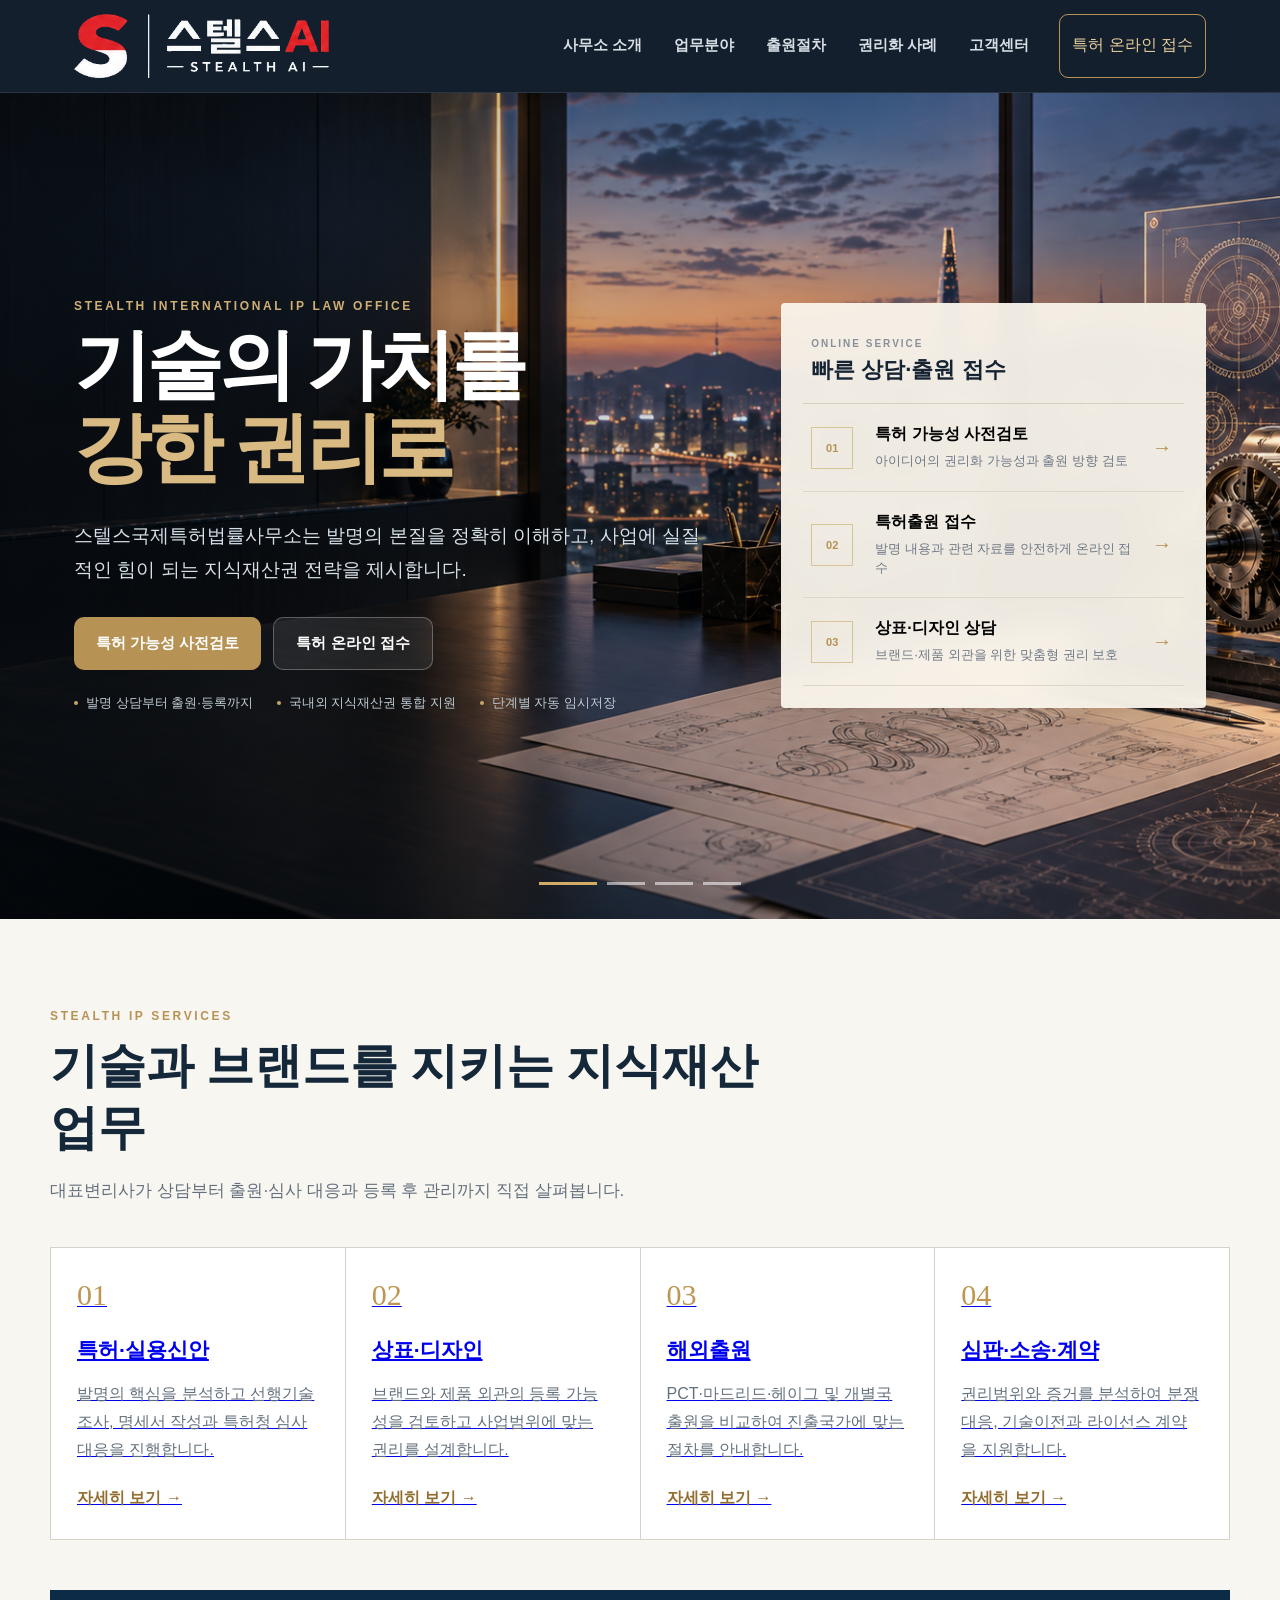
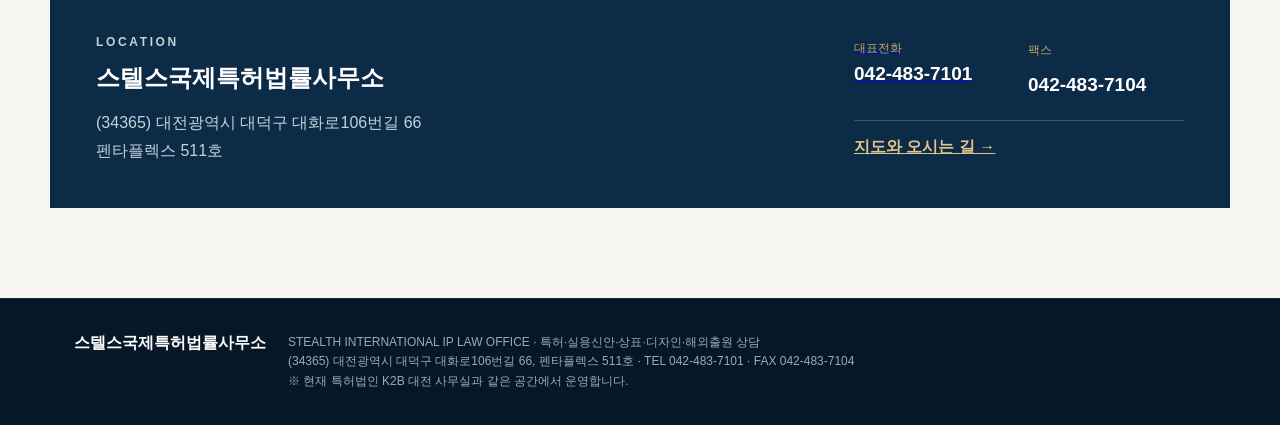
==== commit f2b429dd: "스텔스AI 로고 적용" ====
--- a/index.html
+++ b/index.html
@@ -5,18 +5,14 @@
   <meta name="viewport" content="width=device-width, initial-scale=1.0" />
   <meta name="description" content="스텔스국제특허법률사무소 특허·실용신안·상표·디자인 상담 및 온라인 출원 접수" />
   <title>스텔스국제특허법률사무소</title>
-  <link rel="stylesheet" href="style.css?v=21" />
+  <link rel="stylesheet" href="style.css?v=22" />
   <link rel="stylesheet" href="homepage-enhancements.css?v=22" />
 </head>
 <body>
   <header class="site-header">
     <div class="header-inner">
-      <a class="brand" href="#" data-go-home>
-        <span class="brand-mark">S</span>
-        <span>
-          <strong>스텔스국제특허법률사무소</strong>
-          <small>STEALTH INTERNATIONAL IP LAW OFFICE</small>
-        </span>
+      <a class="brand" href="#" data-go-home aria-label="스텔스국제특허법률사무소 홈">
+        <img class="brand-logo" src="assets/stealth-logo.png" alt="스텔스AI STEALTH AI" />
       </a>
 
       <button class="mobile-menu-toggle" type="button" aria-label="전체 메뉴 열기" aria-expanded="false">☰</button>
@@ -457,6 +453,6 @@
     </div>
   </footer>
 
-  <script src="script.js?v=20"></script>
+  <script src="script.js?v=22"></script>
 </body>
 </html>
--- a/style.css
+++ b/style.css
@@ -69,6 +69,15 @@
 }
 .brand strong { display: block; font-size: 16px; }
 .brand small { display: block; color: var(--muted); margin-top: 2px; font-size: 10px; letter-spacing: .08em; }
+
+.brand-logo {
+  display: block;
+  width: 255px;
+  max-width: 34vw;
+  height: auto;
+  object-fit: contain;
+}
+
 .main-nav { display: flex; gap: 8px; }
 .main-nav button {
   border: 0;
@@ -688,3 +697,29 @@
 .home-view>.about-section,.home-view>.greeting-section,.home-view>.attorney-section,.home-view>.practice-section,.home-view>.process-section,.home-view>.case-section,.home-view>.notice-section,.home-view>.customer-section{display:none}
 .hero-slider{height:calc(100vh - 74px);min-height:650px}
 body:has(#homeView:not(.hidden)) .site-footer{display:none}
+
+/* ===== HEADER LOGO IMAGE ===== */
+.site-header .brand {
+  min-width: 0;
+  flex: 0 1 auto;
+}
+.site-header .brand-logo {
+  width: 255px;
+  max-width: 34vw;
+}
+@media (max-width: 1000px) {
+  .site-header .brand-logo {
+    width: 230px;
+    max-width: 58vw;
+  }
+}
+@media (max-width: 640px) {
+  .header-inner {
+    padding-left: 16px;
+    padding-right: 16px;
+  }
+  .site-header .brand-logo {
+    width: 205px;
+    max-width: 68vw;
+  }
+}
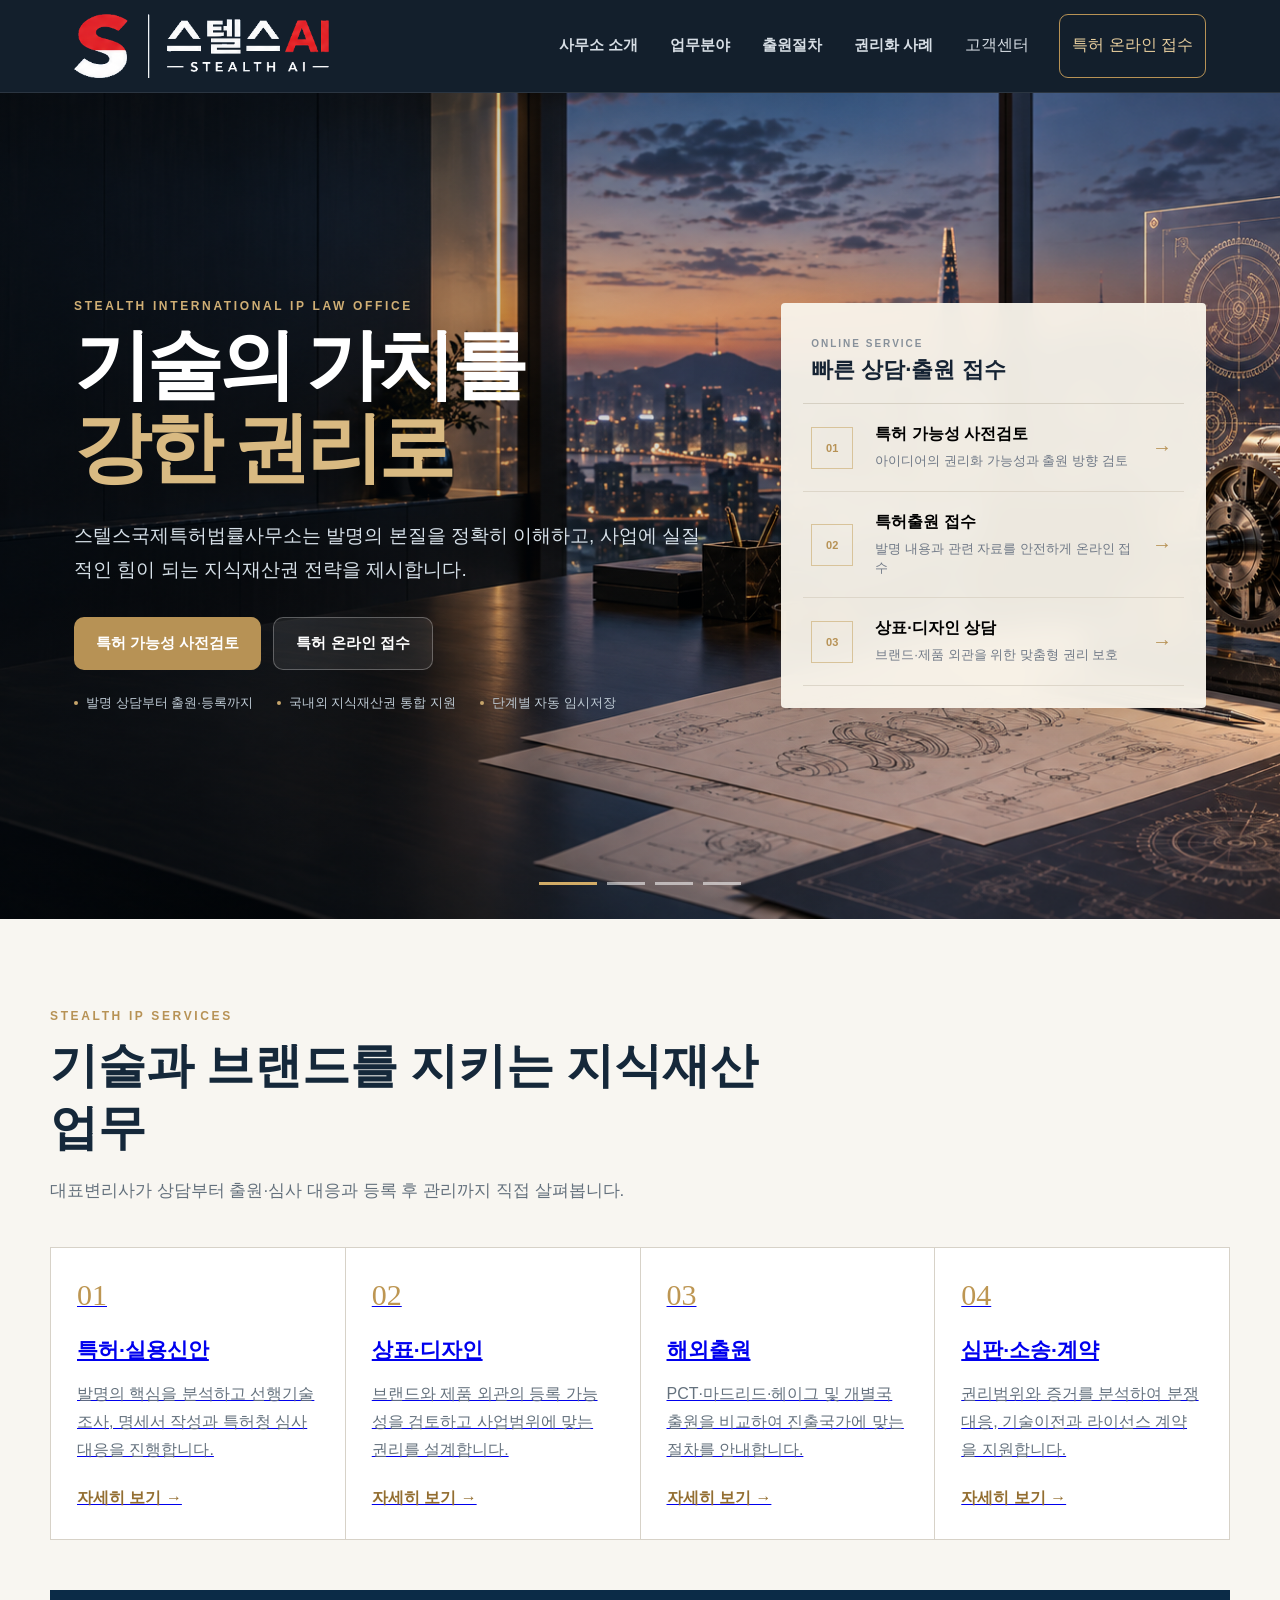
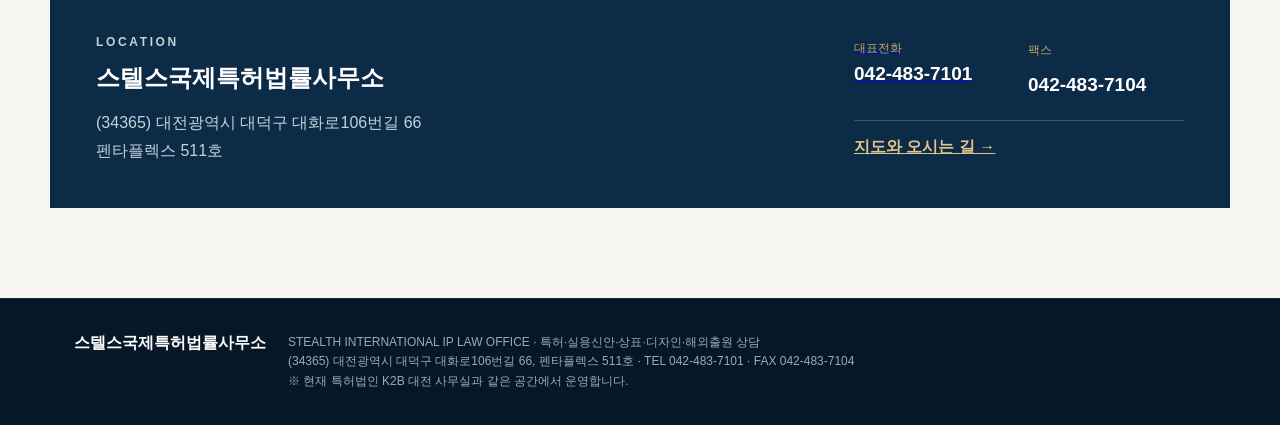
==== commit dbcf15f6: "Remove customer center dropdown" ====
--- a/index.html
+++ b/index.html
@@ -7,6 +7,50 @@
   <title>스텔스국제특허법률사무소</title>
   <link rel="stylesheet" href="style.css?v=22" />
   <link rel="stylesheet" href="homepage-enhancements.css?v=22" />
+
+  <style>
+    .status-view{min-height:calc(100vh - 90px);background:#061c2d;padding:42px 24px 70px}
+    .status-shell{max-width:1160px;margin:0 auto;display:grid;grid-template-columns:300px minmax(0,1fr);gap:0}
+    .status-view .wizard-sidebar{min-height:620px}
+    .status-main{background:#f7f1e5;min-height:620px;padding:54px}
+    .status-card{max-width:760px;margin:0 auto}
+    .status-card h3{font-size:32px;margin:8px 0 10px;color:#10263a}
+    .status-actions{display:flex;justify-content:flex-end;margin-top:28px}
+    .status-result{margin-top:34px;border-top:1px solid #d8cfbf;padding-top:28px}
+    .status-result.hidden{display:none}
+    .status-result-head{display:flex;justify-content:space-between;gap:20px;align-items:flex-start;margin-bottom:24px}
+    .status-receipt{font-size:14px;color:#7a8792;margin-bottom:6px}
+    .status-current{font-size:28px;font-weight:800;color:#10263a}
+    .status-badge{display:inline-flex;padding:8px 13px;border:1px solid #bd9651;color:#8b6428;background:#fffaf0;font-weight:700}
+    .status-progress{display:grid;grid-template-columns:repeat(5,1fr);gap:8px;margin:24px 0}
+    .status-progress span{padding:12px 7px;text-align:center;border-top:3px solid #d8cfbf;color:#8b949b;font-size:13px}
+    .status-progress span.done,.status-progress span.current{border-color:#bd9651;color:#10263a;font-weight:700}
+    .status-progress span.current{background:#f0e4cf}
+    .status-info{display:grid;grid-template-columns:repeat(2,minmax(0,1fr));border-top:1px solid #ded6c8}
+    .status-info div{padding:16px 0;border-bottom:1px solid #ded6c8}
+    .status-info small{display:block;color:#7a8792;margin-bottom:5px}
+    .status-info strong{color:#10263a}
+    .status-error{padding:16px 18px;background:#fff4f2;border:1px solid #e1b5ad;color:#8a352b}
+    .receipt-find{margin-top:18px;padding-top:18px;border-top:1px solid #ded6c8}
+    .receipt-find-toggle{border:0;background:transparent;color:#8b6428;font-weight:800;cursor:pointer;padding:4px 0;text-decoration:underline;text-underline-offset:4px}
+    .receipt-find-panel{margin-top:18px;padding:22px;background:#fffaf0;border:1px solid #ded6c8}
+    .receipt-find-panel.hidden{display:none}
+    .receipt-find-panel h4{margin:0 0 7px;color:#10263a;font-size:20px}
+    .receipt-find-panel p{margin:0 0 18px;color:#66727d;font-size:14px}
+    .receipt-find-actions{display:flex;justify-content:flex-end;margin-top:18px}
+    .receipt-find-result{margin-top:18px}
+    .receipt-find-item{display:flex;justify-content:space-between;gap:18px;align-items:center;padding:15px 0;border-top:1px solid #ded6c8}
+    .receipt-find-item strong{display:block;color:#10263a;font-size:17px}
+    .receipt-find-item small{display:block;color:#7a8792;margin-top:4px}
+    @media(max-width:800px){
+      .status-shell{grid-template-columns:1fr}
+      .status-main{padding:30px 20px}
+      .status-view .wizard-sidebar{min-height:auto}
+      .status-progress{grid-template-columns:1fr}
+      .status-info{grid-template-columns:1fr}
+    }
+  </style>
+
 </head>
 <body>
   <header class="site-header">
@@ -21,7 +65,7 @@
         <div class="menu-item"><button type="button" aria-expanded="false">업무분야</button><div class="curtain-menu"><button type="button" data-page="patent">특허·실용신안 출원 및 등록</button><button type="button" data-page="trademark">상표 출원 및 등록</button><button type="button" data-page="design">디자인 출원 및 등록</button><button type="button" data-page="dispute">심판·소송·계약</button><button type="button" data-page="global">해외특허출원</button></div></div>
         <div class="menu-item"><button type="button" aria-expanded="false">출원절차</button><div class="curtain-menu"><button type="button" data-page="process">특허·실용신안 절차</button><button type="button" data-page="tm-process">상표 출원절차</button><button type="button" data-page="design-process">디자인 출원절차</button><button type="button" data-page="global-process">해외출원 절차</button><button type="button" data-page="priority">우선심사신청</button><button type="button" data-page="documents">필요·준비서류</button><button type="button" data-service="filing">특허 온라인 접수</button></div></div>
         <div class="menu-item"><button type="button" aria-expanded="false">권리화 사례</button><div class="curtain-menu"><button type="button" data-page="case-patent">특허·실용신안</button><button type="button" data-page="case-trademark">상표</button><button type="button" data-page="case-design">디자인</button><button type="button" data-page="case-trial">심판·분쟁</button></div></div>
-        <div class="menu-item"><button type="button" aria-expanded="false">고객센터</button><div class="curtain-menu curtain-right"><button type="button" data-page="notice">공지사항</button><button type="button" data-page="resources">자료실</button><button type="button" data-start="consultation">온라인상담</button><button type="button" data-service="status">진행상황 조회</button></div></div>
+        <button class="nav-link-plain" type="button" data-scroll="contact">고객센터</button>
         <button class="nav-cta" type="button" data-service="filing">특허 온라인 접수</button>
       </nav>
     </div>
@@ -187,7 +231,58 @@
         </p>
       </section>
 
-      <section id="contact" class="customer-section"><div><p class="eyebrow">CUSTOMER CENTER</p><h2>고객센터</h2><p>궁금한 사항과 출원 준비자료를 온라인으로 남겨주세요.</p></div><div class="customer-actions"><button type="button" data-start="consultation"><b>온라인상담</b><span>특허·상표·디자인·해외출원·분쟁 등에 관한 상담을 신청합니다.</span></button><button type="button" data-service="filing"><b>온라인접수</b><span>발명 내용과 첨부자료를 단계별로 접수합니다.</span></button><button type="button" data-service="status"><b>진행상황 조회</b><span>접수번호 조회 기능을 연결할 예정입니다.</span></button></div></section>
+      <section id="contact" class="customer-section"><div><p class="eyebrow">CUSTOMER CENTER</p><h2>고객센터</h2><p>궁금한 사항과 출원 준비자료를 온라인으로 남겨주세요.</p></div><div class="customer-actions"><button type="button" data-start="consultation"><b>온라인상담</b><span>특허·상표·디자인·해외출원·분쟁 등에 관한 상담을 신청합니다.</span></button><button type="button" data-service="filing"><b>온라인접수</b><span>발명 내용과 첨부자료를 단계별로 접수합니다.</span></button><button type="button" data-service="status"><b>진행상황 조회</b><span>접수번호와 접수 시 연락처로 현재 진행상태를 확인합니다.</span></button></div></section>
+    </section>
+
+
+    <section id="statusView" class="status-view hidden">
+      <div class="status-shell">
+        <aside class="wizard-sidebar">
+          <button class="back-home" type="button" data-go-home>← 처음으로</button>
+          <p class="eyebrow">APPLICATION STATUS</p>
+          <h2>진행상황 조회</h2>
+          <p>접수번호와 접수할 때 입력한 연락처를 입력해 주세요.</p>
+        </aside>
+
+        <div class="status-main">
+          <div class="status-card">
+            <p class="sheet-label">CUSTOMER SERVICE</p>
+            <h3>나의 출원 진행상황</h3>
+            <p class="step-desc">온라인 상담·사전검토·특허출원 접수 후 현재 처리 단계를 확인할 수 있습니다.</p>
+
+            <div class="field-grid two">
+              <label class="field">
+                <span>접수번호 *</span>
+                <input id="statusReceiptNo" type="text" placeholder="예: IP-20260910-0001" autocomplete="off" />
+              </label>
+              <label class="field">
+                <span>접수 시 연락처 *</span>
+                <input id="statusPhone" type="tel" placeholder="예: 010-1234-5678" autocomplete="off" />
+              </label>
+            </div>
+
+            <div class="status-actions">
+              <button id="statusSearchBtn" class="btn primary" type="button">진행상황 조회</button>
+            </div>
+
+            <div class="receipt-find">
+              <button id="receiptFindToggle" class="receipt-find-toggle" type="button">접수번호를 잊으셨나요? 접수번호 찾기</button>
+              <div id="receiptFindPanel" class="receipt-find-panel hidden">
+                <h4>접수번호 찾기</h4>
+                <p>접수할 때 입력한 성함과 휴대전화번호가 모두 일치하는 접수 건을 찾아드립니다.</p>
+                <div class="field-grid two">
+                  <label class="field"><span>성함/담당자명 *</span><input id="receiptFindName" type="text" autocomplete="name" /></label>
+                  <label class="field"><span>접수 시 연락처 *</span><input id="receiptFindPhone" type="tel" placeholder="예: 010-1234-5678" autocomplete="tel" /></label>
+                </div>
+                <div class="receipt-find-actions"><button id="receiptFindBtn" class="btn primary" type="button">접수번호 찾기</button></div>
+                <div id="receiptFindResult" class="receipt-find-result" aria-live="polite"></div>
+              </div>
+            </div>
+
+            <div id="statusResult" class="status-result hidden" aria-live="polite"></div>
+          </div>
+        </div>
+      </div>
     </section>
 
     <section id="wizardView" class="wizard-view hidden">
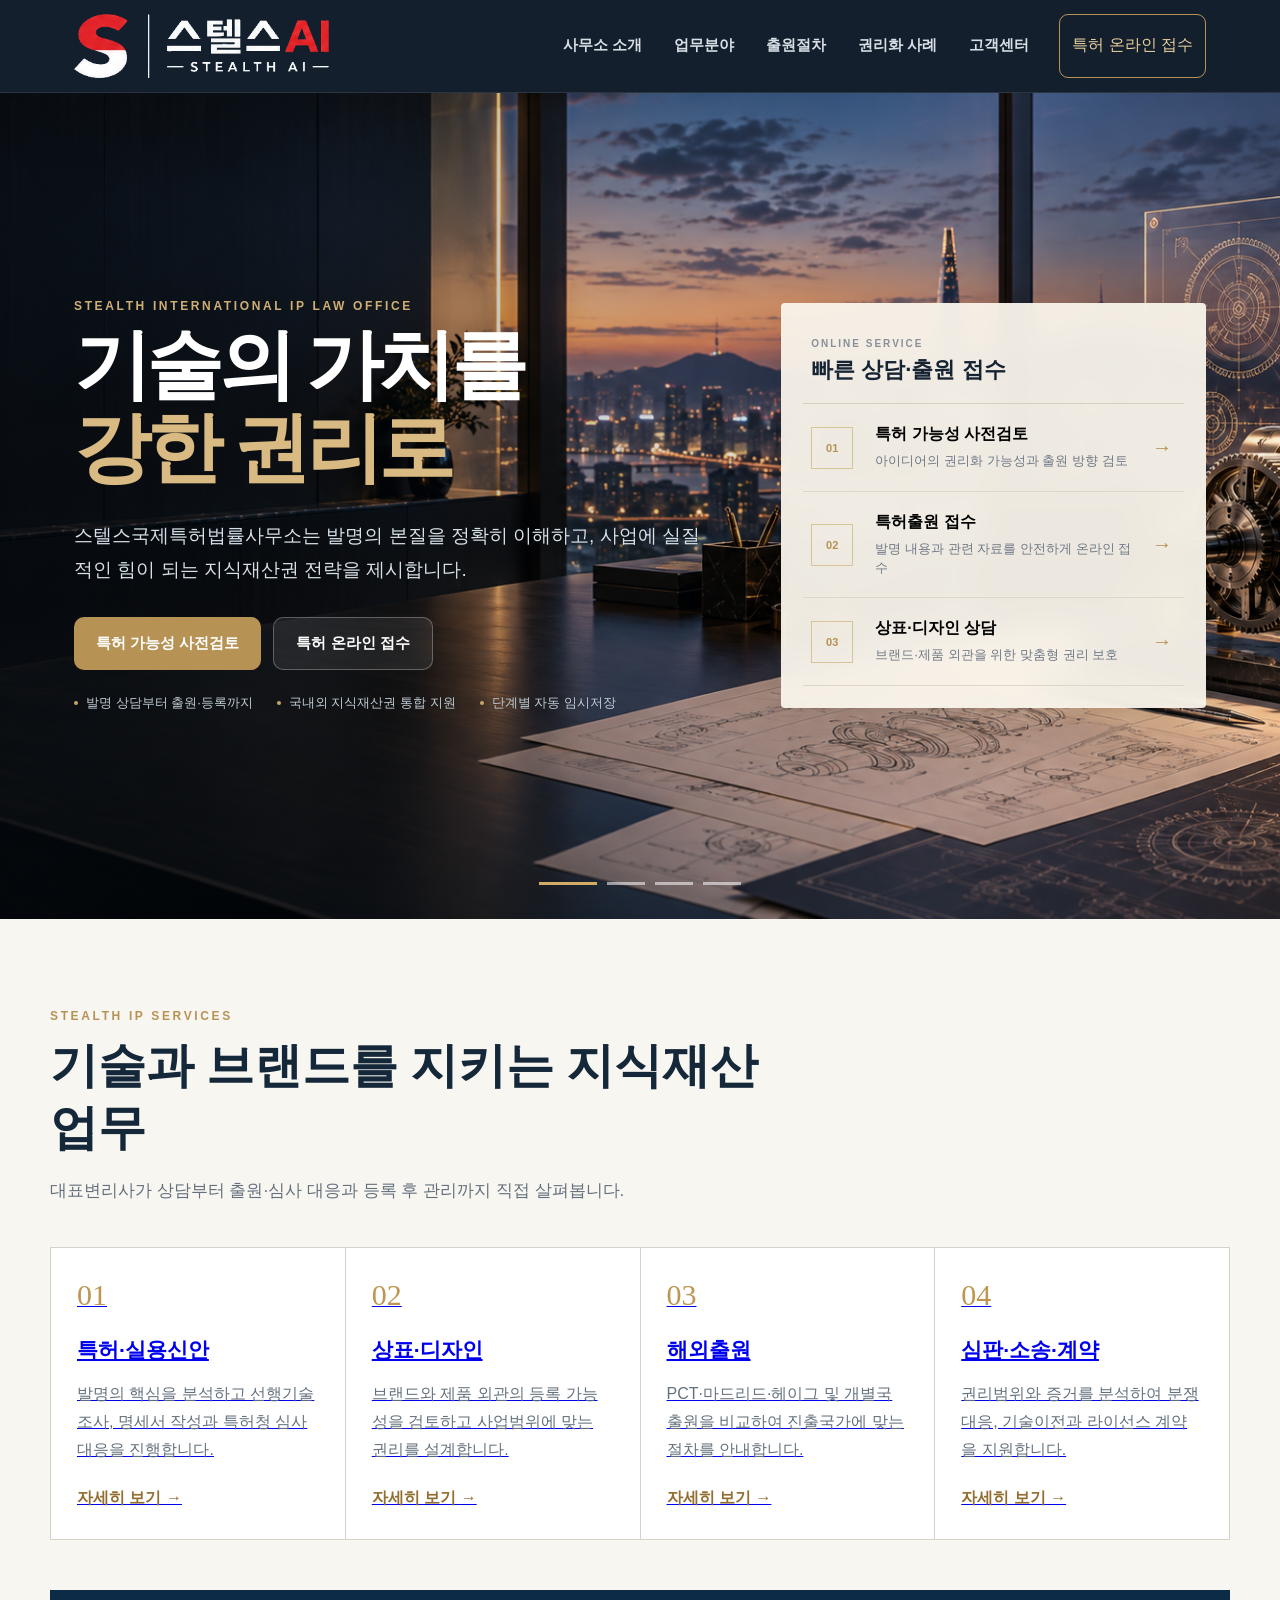
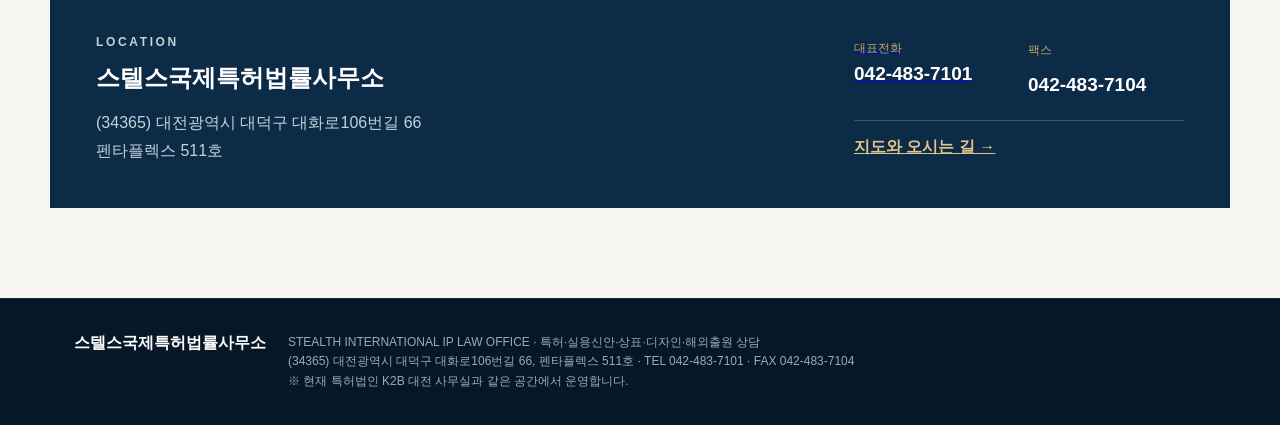
==== commit 6980595e: "Restore customer center navigation" ====
--- a/index.html
+++ b/index.html
@@ -65,7 +65,7 @@
         <div class="menu-item"><button type="button" aria-expanded="false">업무분야</button><div class="curtain-menu"><button type="button" data-page="patent">특허·실용신안 출원 및 등록</button><button type="button" data-page="trademark">상표 출원 및 등록</button><button type="button" data-page="design">디자인 출원 및 등록</button><button type="button" data-page="dispute">심판·소송·계약</button><button type="button" data-page="global">해외특허출원</button></div></div>
         <div class="menu-item"><button type="button" aria-expanded="false">출원절차</button><div class="curtain-menu"><button type="button" data-page="process">특허·실용신안 절차</button><button type="button" data-page="tm-process">상표 출원절차</button><button type="button" data-page="design-process">디자인 출원절차</button><button type="button" data-page="global-process">해외출원 절차</button><button type="button" data-page="priority">우선심사신청</button><button type="button" data-page="documents">필요·준비서류</button><button type="button" data-service="filing">특허 온라인 접수</button></div></div>
         <div class="menu-item"><button type="button" aria-expanded="false">권리화 사례</button><div class="curtain-menu"><button type="button" data-page="case-patent">특허·실용신안</button><button type="button" data-page="case-trademark">상표</button><button type="button" data-page="case-design">디자인</button><button type="button" data-page="case-trial">심판·분쟁</button></div></div>
-        <button class="nav-link-plain" type="button" data-scroll="contact">고객센터</button>
+        <div class="menu-item"><button type="button" aria-expanded="false">고객센터</button><div class="curtain-menu curtain-right"><button type="button" data-page="notice">공지사항</button><button type="button" data-page="resources">자료실</button><button type="button" data-start="consultation">온라인상담</button><button type="button" data-service="status">진행상황 조회</button></div></div>
         <button class="nav-cta" type="button" data-service="filing">특허 온라인 접수</button>
       </nav>
     </div>
